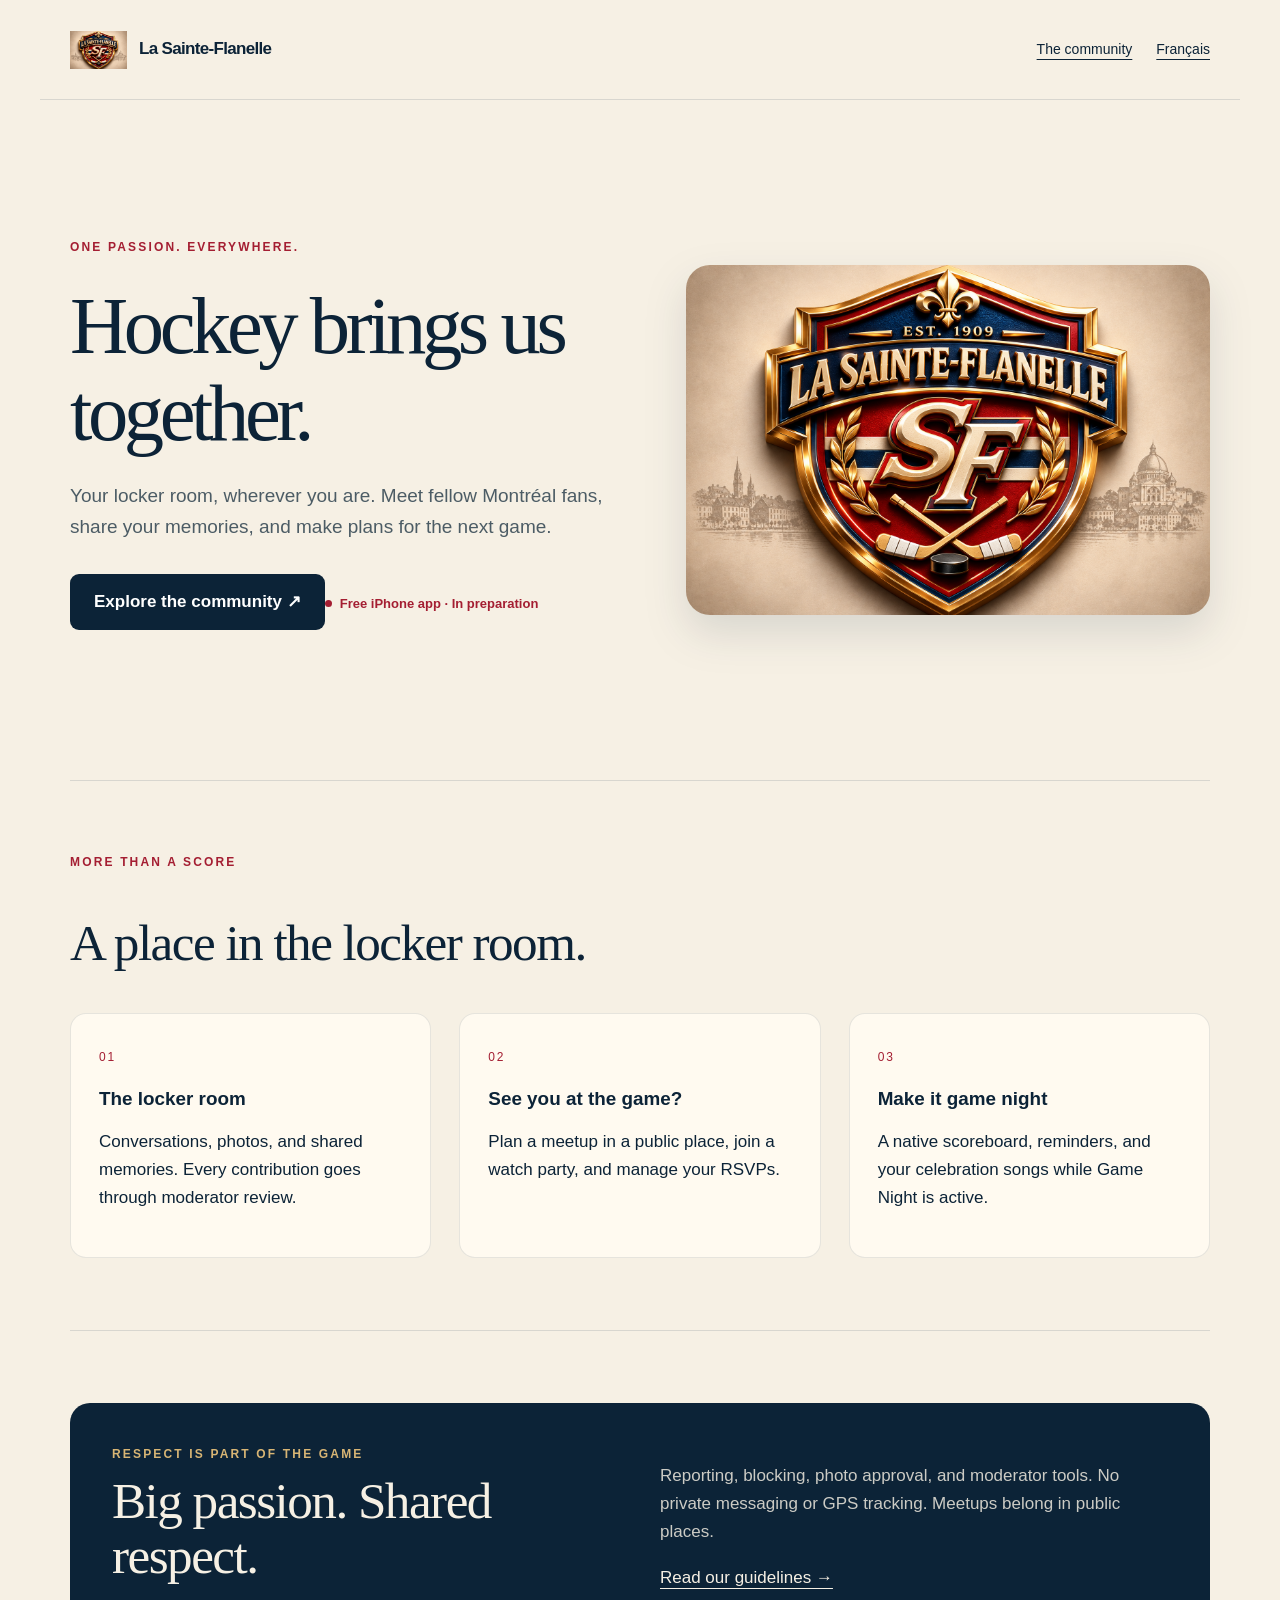
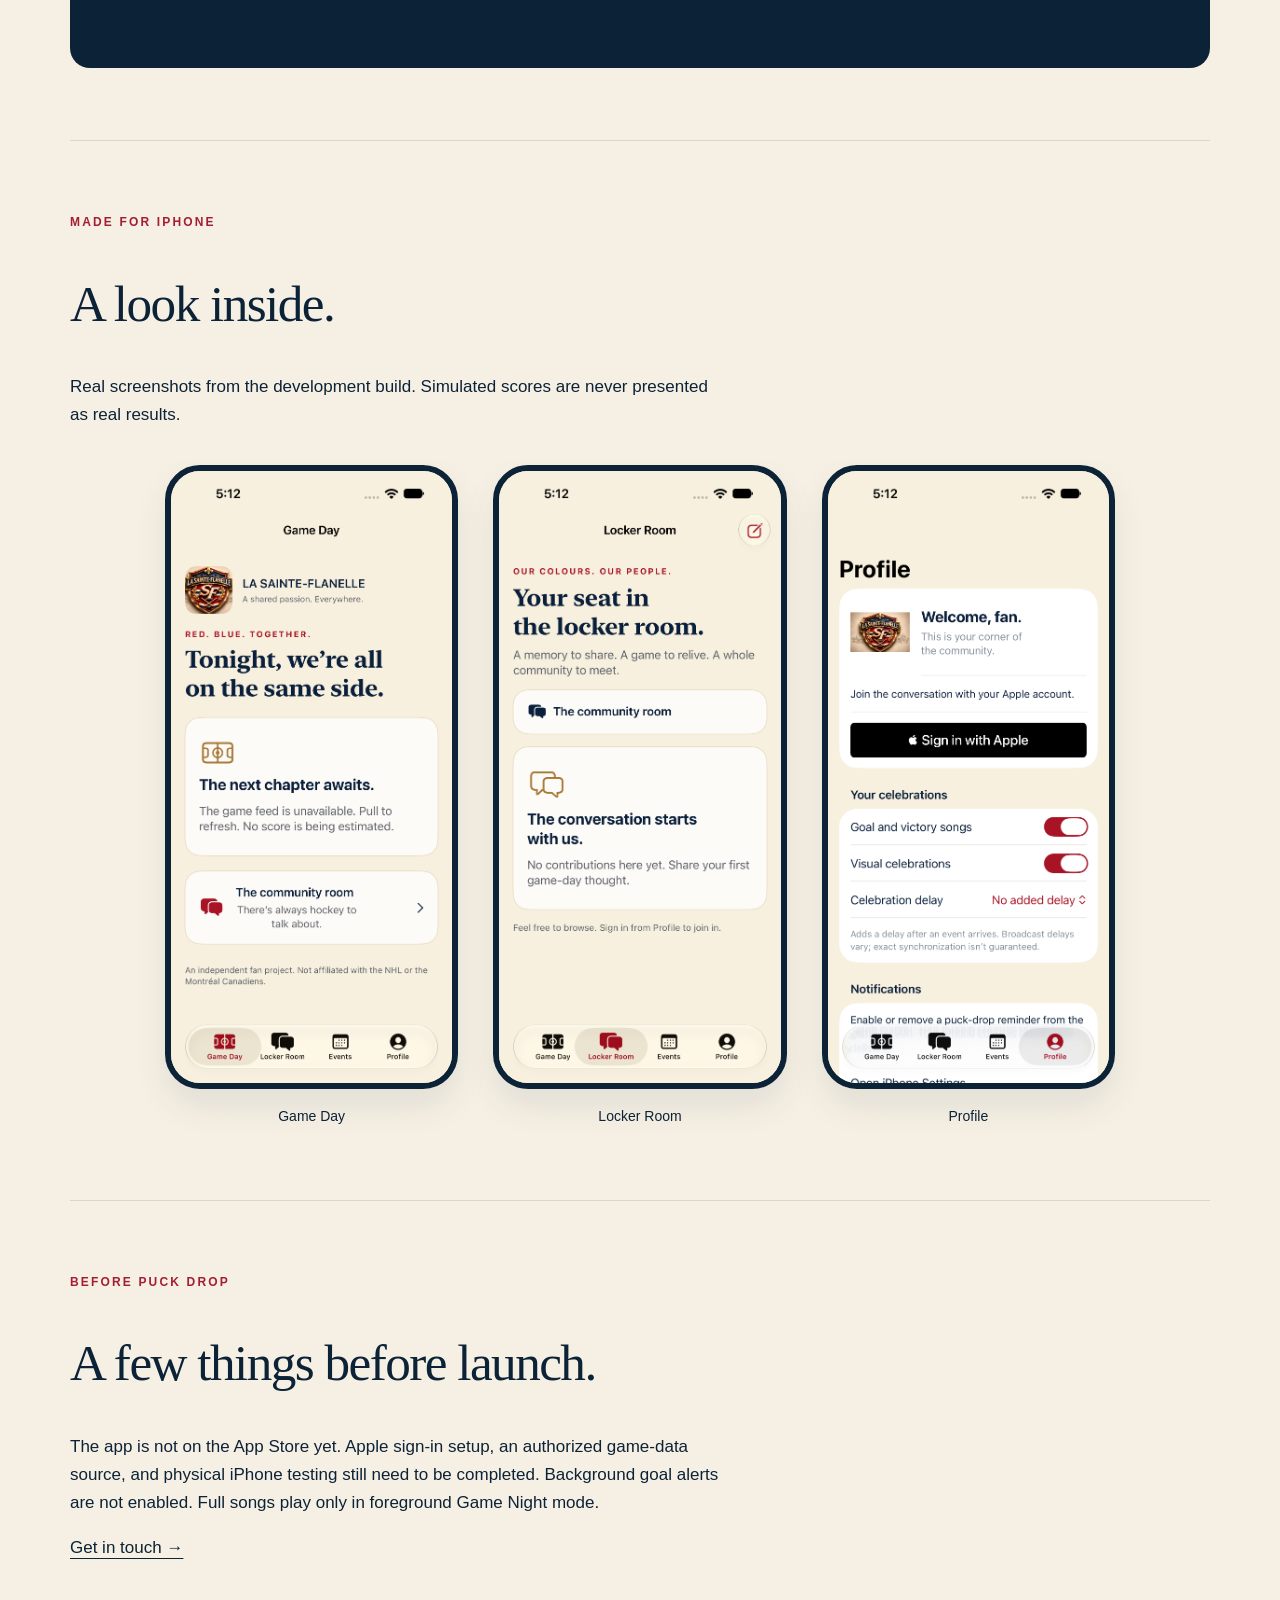
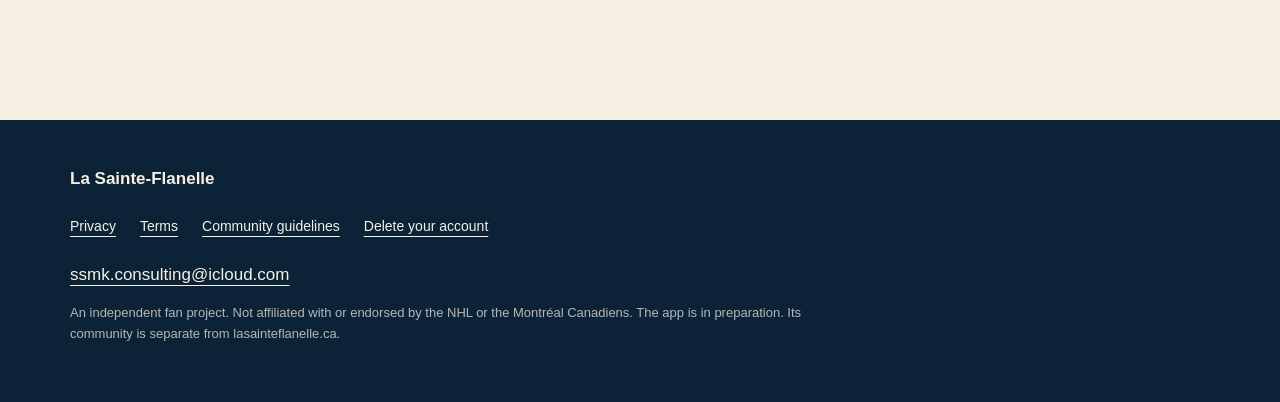
==== en/index.html @ 3fe641cf "Build bilingual La Sainte-Flanelle app website and policies" ====
<!doctype html><html lang="en-CA"><head><meta charset="utf-8"><meta name="viewport" content="width=device-width, initial-scale=1"><meta name="theme-color" content="#0c2337"><meta name="description" content="The independent community for Montréal fans. A native iPhone app in French and English."><title>Home · La Sainte-Flanelle</title><link rel="stylesheet" href="../assets/style.css?v=2"><link rel="icon" href="../assets/crest.png"></head><body><a class="skip" href="#main">Skip to content</a><header><a class="brand" href="index.html"><img src="../assets/crest.png" alt="">La Sainte-Flanelle</a><nav aria-label="Main navigation"><a href="index.html#community">The community</a><a href="../fr/index.html" lang="fr">Français</a></nav></header><main id="main"><section class="hero"><div><div class="eyebrow">ONE PASSION. EVERYWHERE.</div><h1>Hockey brings us together.</h1><p class="lead">Your locker room, wherever you are. Meet fellow Montréal fans, share your memories, and make plans for the next game.</p><a class="button" href="#community">Explore the community ↗</a><p class="status">Free iPhone app · In preparation</p></div><div class="hero-art"><img src="../assets/crest.png" alt="La Sainte-Flanelle custom SF heritage crest" width="1536" height="1024"></div></section><section class="section" id="community"><div class="section-head"><div class="eyebrow">MORE THAN A SCORE</div><h2>A place in the locker room.</h2></div><div class="grid"><article class="card"><span class="number">01</span><h3>The locker room</h3><p>Conversations, photos, and shared memories. Every contribution goes through moderator review.</p></article><article class="card"><span class="number">02</span><h3>See you at the game?</h3><p>Plan a meetup in a public place, join a watch party, and manage your RSVPs.</p></article><article class="card"><span class="number">03</span><h3>Make it game night</h3><p>A native scoreboard, reminders, and your celebration songs while Game Night is active.</p></article></div></section><section class="section"><div class="band"><div><div class="eyebrow">RESPECT IS PART OF THE GAME</div><h2>Big passion. Shared respect.</h2></div><div><p>Reporting, blocking, photo approval, and moderator tools. No private messaging or GPS tracking. Meetups belong in public places.</p><a href="guidelines.html">Read our guidelines →</a></div></div></section><section class="section"><div class="section-head"><div class="eyebrow">MADE FOR IPHONE</div><h2>A look inside.</h2><p>Real screenshots from the development build. Simulated scores are never presented as real results.</p></div><div class="screens"><figure><img src="../assets/game-day-en.png" alt="Game Day — La Sainte-Flanelle" loading="lazy" width="1206" height="2622"><figcaption>Game Day</figcaption></figure><figure><img src="../assets/locker-en.png" alt="Locker Room — La Sainte-Flanelle" loading="lazy" width="1206" height="2622"><figcaption>Locker Room</figcaption></figure><figure><img src="../assets/profile-en.png" alt="Profile — La Sainte-Flanelle" loading="lazy" width="1206" height="2622"><figcaption>Profile</figcaption></figure></div></section><section class="section"><div class="section-head"><div class="eyebrow">BEFORE PUCK DROP</div><h2>A few things before launch.</h2><p>The app is not on the App Store yet. Apple sign-in setup, an authorized game-data source, and physical iPhone testing still need to be completed. Background goal alerts are not enabled. Full songs play only in foreground Game Night mode.</p><a href="mailto:ssmk.consulting@icloud.com">Get in touch →</a></div></section></main><footer class="footer"><div class="footer-inner"><strong>La Sainte-Flanelle</strong><nav aria-label="Information"><a href="privacy.html">Privacy</a><a href="terms.html">Terms</a><a href="guidelines.html">Community guidelines</a><a href="delete-account.html">Delete your account</a></nav><a href="mailto:ssmk.consulting@icloud.com">ssmk.consulting@icloud.com</a><p>An independent fan project. Not affiliated with or endorsed by the NHL or the Montréal Canadiens. The app is in preparation. Its community is separate from lasainteflanelle.ca.</p></div></footer></body></html>
---- assets/style.css ----
:root{--navy:#0c2337;--cream:#f6f0e4;--red:#a41e32;--gold:#b88a43;--muted:#5d666d}*{box-sizing:border-box}html{scroll-behavior:smooth}body{margin:0;background:var(--cream);color:var(--navy);font:17px/1.65 -apple-system,BlinkMacSystemFont,"Segoe UI",sans-serif}a{color:inherit;text-underline-offset:5px}a:focus-visible,button:focus-visible{outline:3px solid var(--red);outline-offset:5px}header{max-width:1200px;margin:auto;display:flex;align-items:center;justify-content:space-between;padding:25px 30px;border-bottom:1px solid #0c233720;gap:20px}.brand{display:flex;align-items:center;gap:12px;text-decoration:none;font-weight:750;letter-spacing:-.04em}.brand img{width:57px;height:49px;object-fit:contain}nav{display:flex;gap:24px;font-size:14px}main{max-width:1200px;margin:auto;padding:0 30px}.hero{display:grid;grid-template-columns:1.1fr 1fr;align-items:center;gap:40px;min-height:680px;padding:65px 0}.eyebrow{text-transform:uppercase;font-size:12px;font-weight:800;letter-spacing:.18em;color:var(--red)}h1,h2,h3{line-height:1.08}h1{font-family:Georgia,serif;font-size:clamp(3rem,6.3vw,5.8rem);font-weight:500;letter-spacing:-.055em;margin:24px 0}h2{font-family:Georgia,serif;font-size:clamp(2.1rem,4vw,3.5rem);font-weight:500;letter-spacing:-.03em}h3{font-size:1.18rem}.lead{max-width:540px;font-size:19px;color:#4c5c65}.hero-art{position:relative;display:grid;place-items:center}.hero-art img{width:100%;height:auto;filter:drop-shadow(0 18px 20px #0c233720);border-radius:24px}.caption{font-size:12px;color:var(--muted);text-align:center}.button{display:inline-block;background:var(--navy);color:white;padding:14px 24px;border-radius:9px;text-decoration:none;font-weight:650;margin:12px 0}.status{display:inline-flex;align-items:center;gap:8px;font-size:13px;color:var(--red);font-weight:700}.status:before{content:"";width:7px;height:7px;background:var(--red);border-radius:50%}.section{padding:72px 0;border-top:1px solid #0c233720}.section-head{max-width:650px;margin-bottom:36px}.grid{display:grid;grid-template-columns:repeat(3,1fr);gap:28px}.card{background:#fffaf0;border:1px solid #0c23371a;border-radius:16px;padding:28px}.number{font-size:12px;letter-spacing:.15em;color:var(--red)}.band{border-radius:20px;background:var(--navy);color:var(--cream);padding:42px;display:grid;grid-template-columns:1fr 1fr;gap:40px}.band h2{margin-top:8px}.band p{opacity:.82}.band .eyebrow{color:#d8b574}.screens{display:grid;grid-template-columns:repeat(3,1fr);gap:35px;max-width:950px;margin:auto}.screens img{width:100%;height:auto;display:block;border:6px solid var(--navy);border-radius:35px;box-shadow:0 18px 35px #0c233715}.screens figure{margin:0}.screens figcaption{font-size:14px;text-align:center;margin-top:16px}.article{max-width:760px;margin:auto;padding:65px 0 100px}.article h1{font-size:clamp(2.7rem,5vw,4.5rem)}.article h2{font-family:inherit;font-size:1.3rem;font-weight:750;letter-spacing:0;margin-top:40px}.article li{margin:12px 0}.note{border-left:3px solid var(--gold);padding:5px 0 5px 20px}.footer{background:var(--navy);color:var(--cream);padding:45px 30px;margin-top:50px}.footer-inner{max-width:1140px;margin:auto}.footer nav{flex-wrap:wrap;margin:22px 0}.footer p{max-width:780px;opacity:.72;font-size:13px}.skip{position:absolute;top:-70px;padding:12px;background:white;z-index:2}.skip:focus{top:5px}@media(max-width:760px){header{padding:18px 20px}header nav a:first-child{display:none}main{padding:0 22px}.brand{font-size:15px}.hero{grid-template-columns:1fr;padding:42px 0;gap:30px;min-height:0}.hero h1{margin-top:18px}.hero-art{max-width:480px;margin:auto}.grid,.band{grid-template-columns:1fr}.section{padding:45px 0}.band{padding:26px;gap:8px}.screens{grid-template-columns:repeat(2,1fr);gap:20px}.screens figure:last-child{display:none}.screens img{border-width:4px;border-radius:22px}nav{gap:18px}.article{padding-top:38px}h1{font-size:3.3rem}}@media(prefers-reduced-motion:reduce){html{scroll-behavior:auto}}
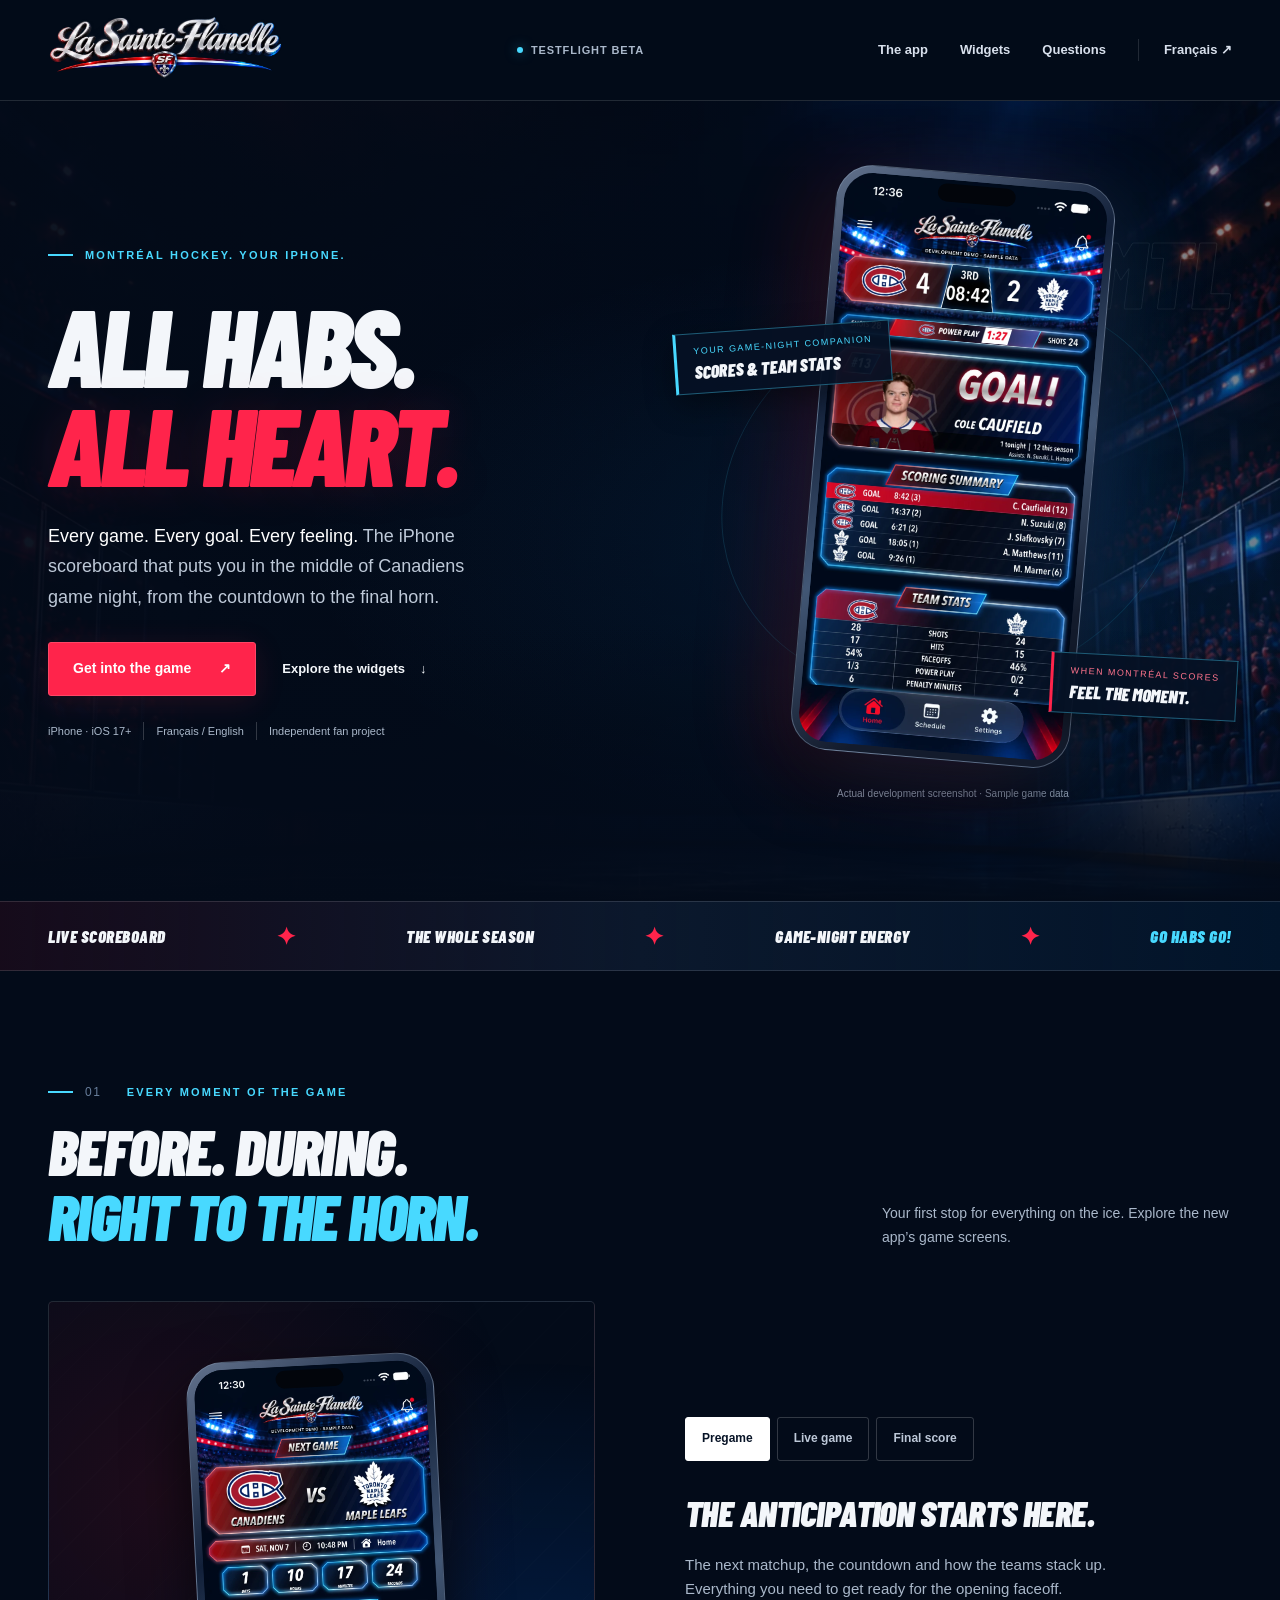
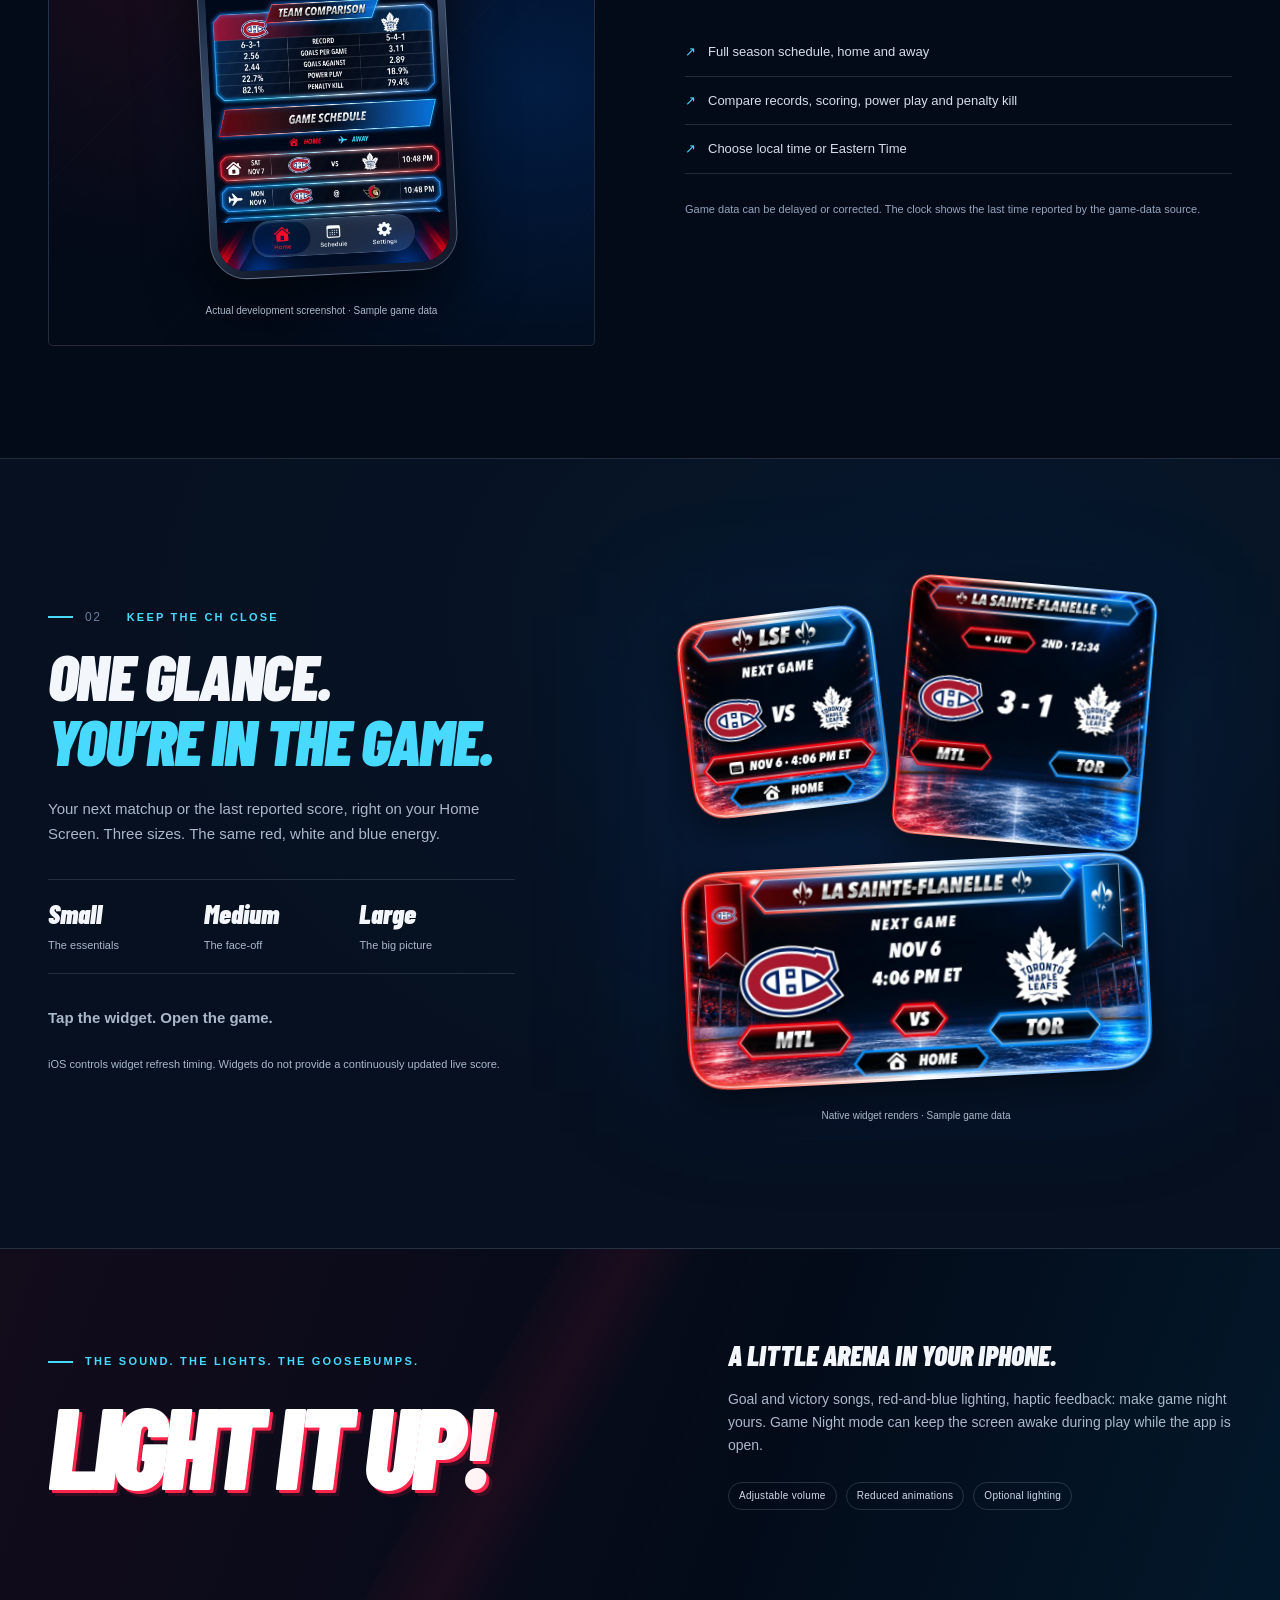
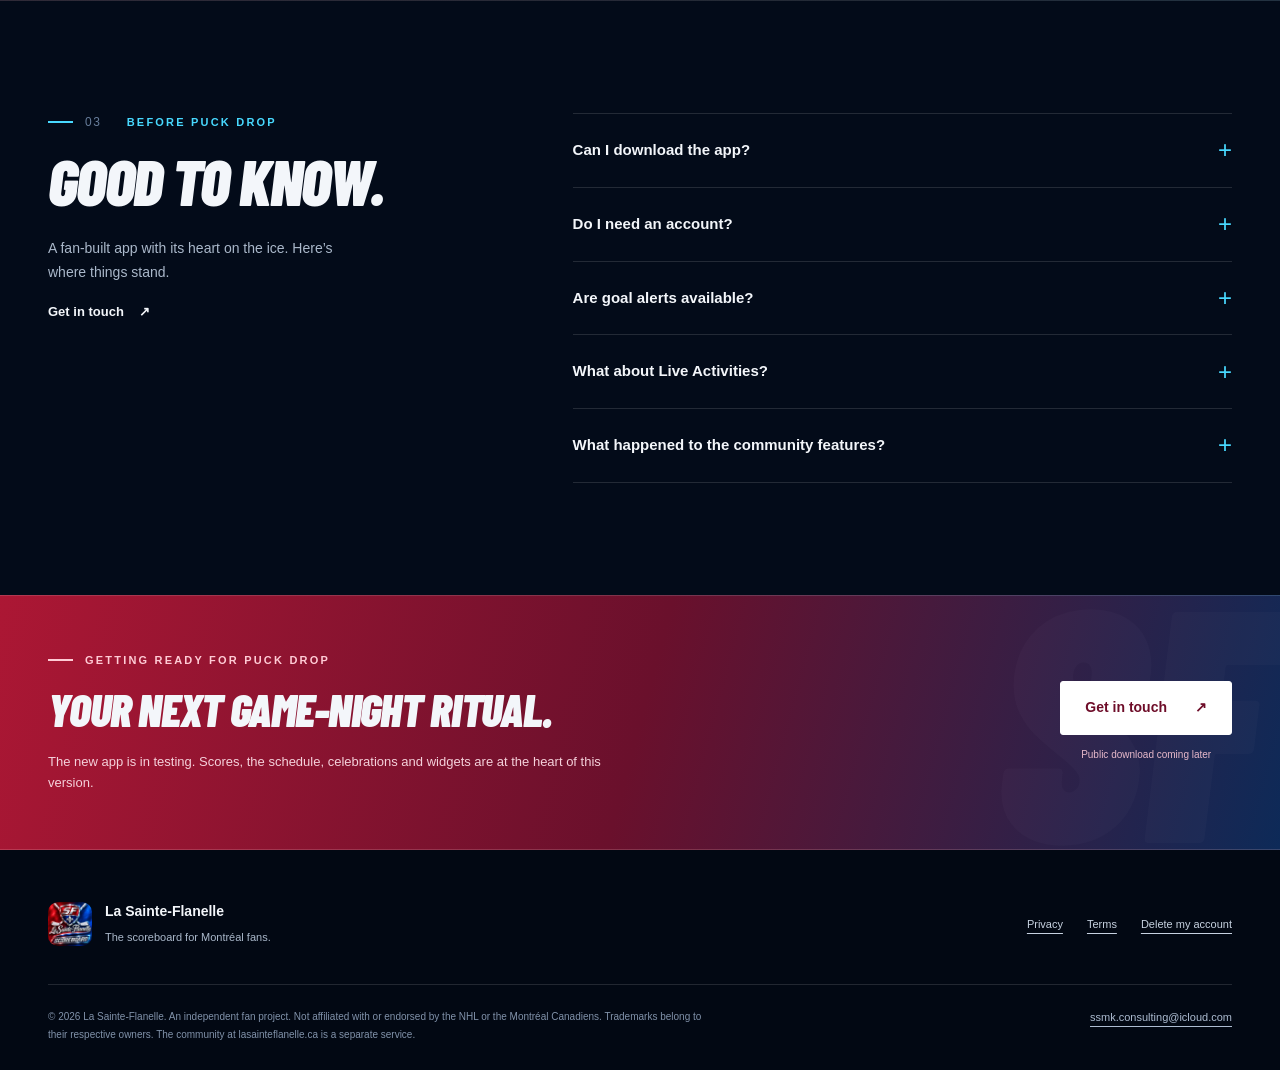
==== commit 7678e898: "Redesign website for Habs scoreboard and widgets" ====
--- a/en/index.html
+++ b/en/index.html
@@ -1 +1,43 @@
-<!doctype html><html lang="en-CA"><head><meta charset="utf-8"><meta name="viewport" content="width=device-width, initial-scale=1"><meta name="theme-color" content="#0c2337"><meta name="description" content="The independent community for Montréal fans. A native iPhone app in French and English."><title>Home · La Sainte-Flanelle</title><link rel="stylesheet" href="../assets/style.css?v=2"><link rel="icon" href="../assets/crest.png"></head><body><a class="skip" href="#main">Skip to content</a><header><a class="brand" href="index.html"><img src="../assets/crest.png" alt="">La Sainte-Flanelle</a><nav aria-label="Main navigation"><a href="index.html#community">The community</a><a href="../fr/index.html" lang="fr">Français</a></nav></header><main id="main"><section class="hero"><div><div class="eyebrow">ONE PASSION. EVERYWHERE.</div><h1>Hockey brings us together.</h1><p class="lead">Your locker room, wherever you are. Meet fellow Montréal fans, share your memories, and make plans for the next game.</p><a class="button" href="#community">Explore the community ↗</a><p class="status">Free iPhone app · In preparation</p></div><div class="hero-art"><img src="../assets/crest.png" alt="La Sainte-Flanelle custom SF heritage crest" width="1536" height="1024"></div></section><section class="section" id="community"><div class="section-head"><div class="eyebrow">MORE THAN A SCORE</div><h2>A place in the locker room.</h2></div><div class="grid"><article class="card"><span class="number">01</span><h3>The locker room</h3><p>Conversations, photos, and shared memories. Every contribution goes through moderator review.</p></article><article class="card"><span class="number">02</span><h3>See you at the game?</h3><p>Plan a meetup in a public place, join a watch party, and manage your RSVPs.</p></article><article class="card"><span class="number">03</span><h3>Make it game night</h3><p>A native scoreboard, reminders, and your celebration songs while Game Night is active.</p></article></div></section><section class="section"><div class="band"><div><div class="eyebrow">RESPECT IS PART OF THE GAME</div><h2>Big passion. Shared respect.</h2></div><div><p>Reporting, blocking, photo approval, and moderator tools. No private messaging or GPS tracking. Meetups belong in public places.</p><a href="guidelines.html">Read our guidelines →</a></div></div></section><section class="section"><div class="section-head"><div class="eyebrow">MADE FOR IPHONE</div><h2>A look inside.</h2><p>Real screenshots from the development build. Simulated scores are never presented as real results.</p></div><div class="screens"><figure><img src="../assets/game-day-en.png" alt="Game Day — La Sainte-Flanelle" loading="lazy" width="1206" height="2622"><figcaption>Game Day</figcaption></figure><figure><img src="../assets/locker-en.png" alt="Locker Room — La Sainte-Flanelle" loading="lazy" width="1206" height="2622"><figcaption>Locker Room</figcaption></figure><figure><img src="../assets/profile-en.png" alt="Profile — La Sainte-Flanelle" loading="lazy" width="1206" height="2622"><figcaption>Profile</figcaption></figure></div></section><section class="section"><div class="section-head"><div class="eyebrow">BEFORE PUCK DROP</div><h2>A few things before launch.</h2><p>The app is not on the App Store yet. Apple sign-in setup, an authorized game-data source, and physical iPhone testing still need to be completed. Background goal alerts are not enabled. Full songs play only in foreground Game Night mode.</p><a href="mailto:ssmk.consulting@icloud.com">Get in touch →</a></div></section></main><footer class="footer"><div class="footer-inner"><strong>La Sainte-Flanelle</strong><nav aria-label="Information"><a href="privacy.html">Privacy</a><a href="terms.html">Terms</a><a href="guidelines.html">Community guidelines</a><a href="delete-account.html">Delete your account</a></nav><a href="mailto:ssmk.consulting@icloud.com">ssmk.consulting@icloud.com</a><p>An independent fan project. Not affiliated with or endorsed by the NHL or the Montréal Canadiens. The app is in preparation. Its community is separate from lasainteflanelle.ca.</p></div></footer></body></html>+<!doctype html>
+<html lang="en-CA">
+<head>
+<meta charset="utf-8"><meta name="viewport" content="width=device-width, initial-scale=1">
+<meta name="theme-color" content="#030b19"><meta name="description" content="All Habs. All heart. Live scores, the season schedule, team stats and Home Screen widgets. Meet La Sainte-Flanelle, the iPhone scoreboard for Montréal hockey fans.">
+<meta property="og:title" content="Home · La Sainte-Flanelle"><meta property="og:description" content="All Habs. All heart. Live scores, the season schedule, team stats and Home Screen widgets. Meet La Sainte-Flanelle, the iPhone scoreboard for Montréal hockey fans."><meta property="og:type" content="website"><meta property="og:locale" content="en_CA">
+<title>Home · La Sainte-Flanelle</title><link rel="stylesheet" href="../assets/style.css?v=3"><link rel="icon" type="image/webp" href="../assets/app-icon.webp">
+<script src="../assets/site.js?v=3" defer></script>
+</head><body><a class="skip" href="#main">Skip to content</a>
+<header class="site-header"><div class="wrap header-inner">
+  <a class="brand" href="index.html" aria-label="La Sainte-Flanelle — Home"><img src="../assets/wordmark.webp" alt="La Sainte-Flanelle" width="800" height="267"></a>
+  <div class="header-status"><span class="dot" aria-hidden="true"></span>TestFlight beta</div>
+  <nav class="main-nav" aria-label="Main navigation"><a class="desktop-link" href="index.html#app">The app</a><a class="desktop-link" href="index.html#widgets">Widgets</a><a class="desktop-link" href="index.html#questions">Questions</a><a class="language" href="../fr/index.html" lang="fr-CA">Français ↗</a></nav>
+</div></header>
+<main id="main">
+<section class="hero" aria-labelledby="hero-title"><div class="wrap hero-inner">
+ <div class="hero-copy"><div class="eyebrow">MONTRÉAL HOCKEY. YOUR IPHONE.</div><h1 id="hero-title"><span>ALL HABS.</span><span class="accent">ALL HEART.</span></h1><p class="lead"><strong>Every game. Every goal. Every feeling.</strong> The iPhone scoreboard that puts you in the middle of Canadiens game night, from the countdown to the final horn.</p>
+ <div class="actions"><a class="button" href="#app">Get into the game <span aria-hidden="true">↗</span></a><a class="text-link" href="#widgets">Explore the widgets <span aria-hidden="true">↓</span></a></div>
+ <div class="hero-meta"><span>iPhone · iOS 17+</span><span>Français / English</span><span>Independent fan project</span></div></div>
+ <div class="hero-visual"><span class="hero-index" aria-hidden="true">MTL</span><div class="phone"><img src="../assets/scoreboard-live.webp" alt="Demo scoreboard: Montréal 4, Toronto 2" width="780" height="1688" fetchpriority="high"></div><div class="floating-label" aria-hidden="true"><small>YOUR GAME-NIGHT COMPANION</small>Scores & team stats</div><div class="floating-label bottom" aria-hidden="true"><small>WHEN MONTRÉAL SCORES</small>Feel the moment.</div><p class="visual-note">Actual development screenshot · Sample game data</p></div>
+</div></section>
+<div class="ticker"><div class="wrap ticker-inner"><span>Live scoreboard</span><span class="fleur" aria-hidden="true">✦</span><span>The whole season</span><span class="fleur" aria-hidden="true">✦</span><span>Game-night energy</span><span class="fleur" aria-hidden="true">✦</span><span>Go Habs Go!</span></div></div>
+<section class="section wrap" id="app" aria-labelledby="app-title">
+ <div class="section-heading"><div><div class="eyebrow"><span class="section-number">01</span>EVERY MOMENT OF THE GAME</div><h2 id="app-title">Before. During.<br><em>Right to the horn.</em></h2></div><p>Your first stop for everything on the ice. Explore the new app’s game screens.</p></div>
+ <div class="tour" data-preview><div class="preview-stage"><div class="phone tour-phone"><img data-preview-image src="../assets/scoreboard-upcoming.webp" alt="Pregame screen — La Sainte-Flanelle" width="780" height="1688" loading="lazy"></div><p class="stage-note">Actual development screenshot · Sample game data</p></div>
+ <div class="tour-copy"><div class="tour-controls" role="group" aria-label="Explore game screens"><button type="button" hidden data-panel="preview-upcoming" aria-controls="preview-upcoming" aria-pressed="false" data-image="../assets/scoreboard-upcoming.webp" data-alt="Pregame screen — La Sainte-Flanelle">Pregame</button><button type="button" hidden data-panel="preview-live" aria-controls="preview-live" aria-pressed="false" data-image="../assets/scoreboard-live.webp" data-alt="Live game screen — La Sainte-Flanelle">Live game</button><button type="button" hidden data-panel="preview-final" aria-controls="preview-final" aria-pressed="false" data-image="../assets/scoreboard-final.webp" data-alt="Final score screen — La Sainte-Flanelle">Final score</button></div><div aria-live="polite" aria-atomic="true"><div class="tour-content" id="preview-upcoming" role="region" aria-labelledby="title-upcoming"><h3 id="title-upcoming">The anticipation starts here.</h3><p>The next matchup, the countdown and how the teams stack up. Everything you need to get ready for the opening faceoff.</p><ul class="detail-list"><li>Full season schedule, home and away</li><li>Compare records, scoring, power play and penalty kill</li><li>Choose local time or Eastern Time</li></ul></div><div class="tour-content" id="preview-live" role="region" aria-labelledby="title-live"><h3 id="title-live">The game takes centre ice.</h3><p>A broadcast-inspired scoreboard with the details that matter. Clear, focused and built for Montréal fans.</p><ul class="detail-list"><li>Score, period and last reported game clock</li><li>Shots, power plays and the latest goal scorer</li><li>Scoring summary and team statistics</li></ul></div><div class="tour-content" id="preview-final" role="region" aria-labelledby="title-final"><h3 id="title-final">Final horn. Full heart.</h3><p>The night ends. The game stays with you. Check the result and scoring summary, then line up your next game night.</p><ul class="detail-list"><li>Final result and scoring summary</li><li>Victory celebration when Montréal wins</li><li>Back to the schedule for the next matchup</li></ul></div></div><p class="tour-footnote">Game data can be delayed or corrected. The clock shows the last time reported by the game-data source.</p></div></div>
+</section>
+<section class="section widgets-section" id="widgets" aria-labelledby="widget-title"><div class="wrap widget-layout"><div class="widget-copy"><div class="eyebrow"><span class="section-number">02</span>KEEP THE CH CLOSE</div><h2 id="widget-title">One glance.<br><em>You’re in the game.</em></h2><p>Your next matchup or the last reported score, right on your Home Screen. Three sizes. The same red, white and blue energy.</p><div class="size-specs"><div><b>Small</b><span>The essentials</span></div><div><b>Medium</b><span>The face-off</span></div><div><b>Large</b><span>The big picture</span></div></div><p><strong>Tap the widget. Open the game.</strong></p><p class="widget-note">iOS controls widget refresh timing. Widgets do not provide a continuously updated live score.</p></div>
+ <figure class="widget-art"><div class="widget-row"><img class="widget-small" src="../assets/widget-small-en.webp" alt="Small widget: next matchup" width="510" height="510" loading="lazy"><img class="widget-large" src="../assets/widget-large-en.webp" alt="Large widget: sample live score" width="1000" height="1049" loading="lazy"></div><img class="widget-medium" src="../assets/widget-medium-en.webp" alt="Medium widget: next matchup" width="1000" height="467" loading="lazy"><figcaption>Native widget renders · Sample game data</figcaption></figure>
+</div></section>
+<section class="celebration" aria-labelledby="celebration-title"><div class="wrap celebration-inner"><div><div class="eyebrow">THE SOUND. THE LIGHTS. THE GOOSEBUMPS.</div><h2 class="goal-word" id="celebration-title">LIGHT IT UP!</h2></div><div class="celebration-copy"><h3>A little arena in your iPhone.</h3><p>Goal and victory songs, red-and-blue lighting, haptic feedback: make game night yours. Game Night mode can keep the screen awake during play while the app is open.</p><div class="chips"><span>Adjustable volume</span><span>Reduced animations</span><span>Optional lighting</span></div></div></div></section>
+<section class="section wrap" id="questions" aria-labelledby="questions-title"><div class="faq-layout"><div class="faq-intro"><div class="eyebrow"><span class="section-number">03</span>BEFORE PUCK DROP</div><h2 id="questions-title">Good to know.</h2><p>A fan-built app with its heart on the ice. Here’s where things stand.</p><a class="text-link" href="mailto:ssmk.consulting@icloud.com">Get in touch <span aria-hidden="true">↗</span></a></div><div class="faq-list"><details><summary>Can I download the app?</summary><p>The app is being tested through TestFlight. It is not yet publicly available on the App Store. Public availability will be announced here.</p></details>
+<details><summary>Do I need an account?</summary><p>You can browse the schedule, scores and statistics, and preview celebrations without an account. Some background services need Sign in with Apple and the relevant iOS permissions.</p></details>
+<details><summary>Are goal alerts available?</summary><p>Pregame reminders are available, with 15, 10 or 5 minute options. Background goal and final-score alerts still need a server update. Full celebration songs play while the app is in the foreground.</p></details>
+<details><summary>What about Live Activities?</summary><p>The app integrates scores on the Lock Screen and in the Dynamic Island on supported iPhones. Background updates depend on service availability and are not guaranteed to run continuously.</p></details>
+<details><summary>What happened to the community features?</summary><p>The app now focuses on the Canadiens scoreboard. Discussions, photos, social profiles and meetups are no longer part of its interface. The existing community at lasainteflanelle.ca remains separate.</p></details></div></div></section>
+<section class="release" id="release" aria-labelledby="release-title"><div class="wrap release-inner"><div><div class="eyebrow">GETTING READY FOR PUCK DROP</div><h2 id="release-title">Your next game-night ritual.</h2><p>The new app is in testing. Scores, the schedule, celebrations and widgets are at the heart of this version.</p></div><div><a class="button" href="mailto:ssmk.consulting@icloud.com">Get in touch <span aria-hidden="true">↗</span></a><span class="release-small">Public download coming later</span></div></div></section>
+</main>
+<footer class="footer"><div class="wrap">
+<div class="footer-top"><div class="footer-brand"><img src="../assets/app-icon.webp" alt="" width="44" height="44"><div><strong>La Sainte-Flanelle</strong><span>The scoreboard for Montréal fans.</span></div></div><nav class="footer-nav" aria-label="Information"><a href="privacy.html">Privacy</a><a href="terms.html">Terms</a><a href="delete-account.html">Delete my account</a></nav></div>
+<div class="footer-bottom"><p>© 2026 La Sainte-Flanelle. An independent fan project. Not affiliated with or endorsed by the NHL or the Montréal Canadiens. Trademarks belong to their respective owners. The community at lasainteflanelle.ca is a separate service.</p><a href="mailto:ssmk.consulting@icloud.com">ssmk.consulting@icloud.com</a></div>
+</div></footer>
+</body></html>
--- a/assets/style.css
+++ b/assets/style.css
@@ -1,2 +1,1156 @@
-
-:root{--navy:#0c2337;--cream:#f6f0e4;--red:#a41e32;--gold:#b88a43;--muted:#5d666d}*{box-sizing:border-box}html{scroll-behavior:smooth}body{margin:0;background:var(--cream);color:var(--navy);font:17px/1.65 -apple-system,BlinkMacSystemFont,"Segoe UI",sans-serif}a{color:inherit;text-underline-offset:5px}a:focus-visible,button:focus-visible{outline:3px solid var(--red);outline-offset:5px}header{max-width:1200px;margin:auto;display:flex;align-items:center;justify-content:space-between;padding:25px 30px;border-bottom:1px solid #0c233720;gap:20px}.brand{display:flex;align-items:center;gap:12px;text-decoration:none;font-weight:750;letter-spacing:-.04em}.brand img{width:57px;height:49px;object-fit:contain}nav{display:flex;gap:24px;font-size:14px}main{max-width:1200px;margin:auto;padding:0 30px}.hero{display:grid;grid-template-columns:1.1fr 1fr;align-items:center;gap:40px;min-height:680px;padding:65px 0}.eyebrow{text-transform:uppercase;font-size:12px;font-weight:800;letter-spacing:.18em;color:var(--red)}h1,h2,h3{line-height:1.08}h1{font-family:Georgia,serif;font-size:clamp(3rem,6.3vw,5.8rem);font-weight:500;letter-spacing:-.055em;margin:24px 0}h2{font-family:Georgia,serif;font-size:clamp(2.1rem,4vw,3.5rem);font-weight:500;letter-spacing:-.03em}h3{font-size:1.18rem}.lead{max-width:540px;font-size:19px;color:#4c5c65}.hero-art{position:relative;display:grid;place-items:center}.hero-art img{width:100%;height:auto;filter:drop-shadow(0 18px 20px #0c233720);border-radius:24px}.caption{font-size:12px;color:var(--muted);text-align:center}.button{display:inline-block;background:var(--navy);color:white;padding:14px 24px;border-radius:9px;text-decoration:none;font-weight:650;margin:12px 0}.status{display:inline-flex;align-items:center;gap:8px;font-size:13px;color:var(--red);font-weight:700}.status:before{content:"";width:7px;height:7px;background:var(--red);border-radius:50%}.section{padding:72px 0;border-top:1px solid #0c233720}.section-head{max-width:650px;margin-bottom:36px}.grid{display:grid;grid-template-columns:repeat(3,1fr);gap:28px}.card{background:#fffaf0;border:1px solid #0c23371a;border-radius:16px;padding:28px}.number{font-size:12px;letter-spacing:.15em;color:var(--red)}.band{border-radius:20px;background:var(--navy);color:var(--cream);padding:42px;display:grid;grid-template-columns:1fr 1fr;gap:40px}.band h2{margin-top:8px}.band p{opacity:.82}.band .eyebrow{color:#d8b574}.screens{display:grid;grid-template-columns:repeat(3,1fr);gap:35px;max-width:950px;margin:auto}.screens img{width:100%;height:auto;display:block;border:6px solid var(--navy);border-radius:35px;box-shadow:0 18px 35px #0c233715}.screens figure{margin:0}.screens figcaption{font-size:14px;text-align:center;margin-top:16px}.article{max-width:760px;margin:auto;padding:65px 0 100px}.article h1{font-size:clamp(2.7rem,5vw,4.5rem)}.article h2{font-family:inherit;font-size:1.3rem;font-weight:750;letter-spacing:0;margin-top:40px}.article li{margin:12px 0}.note{border-left:3px solid var(--gold);padding:5px 0 5px 20px}.footer{background:var(--navy);color:var(--cream);padding:45px 30px;margin-top:50px}.footer-inner{max-width:1140px;margin:auto}.footer nav{flex-wrap:wrap;margin:22px 0}.footer p{max-width:780px;opacity:.72;font-size:13px}.skip{position:absolute;top:-70px;padding:12px;background:white;z-index:2}.skip:focus{top:5px}@media(max-width:760px){header{padding:18px 20px}header nav a:first-child{display:none}main{padding:0 22px}.brand{font-size:15px}.hero{grid-template-columns:1fr;padding:42px 0;gap:30px;min-height:0}.hero h1{margin-top:18px}.hero-art{max-width:480px;margin:auto}.grid,.band{grid-template-columns:1fr}.section{padding:45px 0}.band{padding:26px;gap:8px}.screens{grid-template-columns:repeat(2,1fr);gap:20px}.screens figure:last-child{display:none}.screens img{border-width:4px;border-radius:22px}nav{gap:18px}.article{padding-top:38px}h1{font-size:3.3rem}}@media(prefers-reduced-motion:reduce){html{scroll-behavior:auto}}+@charset "UTF-8";
+@font-face {
+  font-family:"Barlow Condensed";
+  src:url("barlow-condensed-black-italic.ttf") format("truetype");
+  font-weight:900;
+  font-style:italic;
+  font-display:swap;
+}
+:root {
+  color-scheme:dark;
+  --navy:#030b19;
+  --panel:#0b182c;
+  --white:#f3f6fa;
+  --muted:#aab8ca;
+  --red:#ff244b;
+  --cyan:#48d9ff;
+  --line:#ffffff20;
+  --display:"Barlow Condensed","Avenir Next Condensed","Arial Narrow",Impact,sans-serif;
+  --body:-apple-system,BlinkMacSystemFont,"Segoe UI",sans-serif;
+}
+* {
+  box-sizing:border-box;
+}
+html {
+  scroll-behavior:smooth;
+  scroll-padding-top:100px;
+}
+body {
+  margin:0;
+  background:var(--navy);
+  color:var(--white);
+  font:16px/1.65 var(--body);
+  -webkit-font-smoothing:antialiased;
+}
+button,a {
+  -webkit-tap-highlight-color:transparent;
+}
+button {
+  font:inherit;
+}
+a {
+  color:inherit;
+  text-underline-offset:5px;
+}
+img {
+  max-width:100%;
+  height:auto;
+  display:block;
+}
+button,a,summary {
+  touch-action:manipulation;
+}
+a:focus-visible,button:focus-visible,summary:focus-visible,[tabindex="0"]:focus-visible {
+  outline:3px solid var(--cyan);
+  outline-offset:6px;
+}
+::selection {
+  background:#ab173a;
+  color:#fff;
+}
+[hidden] {
+  display:none!important;
+}
+.wrap {
+  width:min(1200px,calc(100% - 96px));
+  margin-inline:auto;
+}
+.skip {
+  position:fixed;
+  left:20px;
+  top:-100px;
+  padding:12px 20px;
+  background:#fff;
+  color:var(--navy);
+  z-index:100;
+}
+.skip:focus {
+  top:12px;
+}
+.site-header {
+  position:relative;
+  z-index:10;
+  border-bottom:1px solid var(--line);
+  background:#030b19e8;
+}
+.header-inner {
+  min-height:100px;
+  display:flex;
+  align-items:center;
+  justify-content:space-between;
+  gap:28px;
+}
+.brand {
+  display:block;
+  flex-shrink:0;
+}
+.brand img {
+  width:235px;
+  height:78px;
+  object-fit:contain;
+}
+.main-nav {
+  display:flex;
+  align-items:center;
+  gap:32px;
+}
+.main-nav a {
+  text-decoration:none;
+  font-size:13px;
+  font-weight:650;
+  color:#d8e0ec;
+  transition:color .2s;
+}
+.main-nav a:hover {
+  color:var(--cyan);
+}
+.main-nav .language {
+  border-left:1px solid var(--line);
+  padding-left:25px;
+}
+.header-status {
+  display:flex;
+  align-items:center;
+  gap:8px;
+  color:var(--muted);
+  font-size:11px;
+  font-weight:650;
+  letter-spacing:.08em;
+  text-transform:uppercase;
+}
+.dot {
+  width:6px;
+  height:6px;
+  border-radius:50%;
+  background:var(--cyan);
+  display:inline-block;
+  box-shadow:0 0 12px #48d9ff80;
+}
+.hero {
+  position:relative;
+  isolation:isolate;
+  overflow:hidden;
+}
+.hero:before {
+  content:"";
+  position:absolute;
+  inset:0;
+  z-index:-2;
+  background:linear-gradient(90deg,#030b19f2 8%,#030b19d9 40%,#030b1960 75%,#030b1980),url("arena.webp") center 45%/cover no-repeat;
+  opacity:.95;
+}
+.hero:after {
+  content:"";
+  position:absolute;
+  inset:0;
+  z-index:-1;
+  background:linear-gradient(0deg,var(--navy),transparent 35%),radial-gradient(ellipse at 80% 55%,#1279cf21,transparent 50%);
+}
+.hero-inner {
+  display:grid;
+  grid-template-columns:1.05fr 1fr;
+  align-items:center;
+  gap:40px;
+  padding-block:60px 76px;
+  min-height:800px;
+}
+.eyebrow {
+  font-size:11px;
+  font-weight:750;
+  letter-spacing:.2em;
+  text-transform:uppercase;
+  display:flex;
+  align-items:center;
+  gap:12px;
+  color:var(--cyan);
+}
+.eyebrow:before {
+  content:"";
+  width:25px;
+  height:2px;
+  background:currentColor;
+}
+.hero h1 {
+  font:italic 900 clamp(80px,8.6vw,124px)/.9 var(--display);
+  letter-spacing:-.045em;
+  text-transform:uppercase;
+  margin:30px 0 28px;
+}
+.hero h1 span {
+  display:block;
+}
+.hero h1 .accent {
+  color:var(--red);
+  text-shadow:0 0 45px #ff244b25;
+}
+.lead {
+  font-size:18px;
+  color:#bec9d8;
+  max-width:430px;
+  line-height:1.7;
+}
+.lead strong {
+  font-weight:500;
+  color:#fff;
+}
+.actions {
+  display:flex;
+  align-items:center;
+  gap:26px;
+  flex-wrap:wrap;
+  margin-top:30px;
+}
+.button {
+  display:inline-flex;
+  align-items:center;
+  justify-content:center;
+  gap:28px;
+  background:var(--red);
+  color:#fff;
+  padding:14px 24px;
+  text-decoration:none;
+  font-size:14px;
+  font-weight:750;
+  border:1px solid #ff4666;
+  border-radius:3px;
+  box-shadow:0 5px 30px #ff244b20;
+  transition:background .2s,transform .2s;
+}
+.button:hover {
+  background:#d90832;
+  transform:translateY(-2px);
+}
+.text-link {
+  font-size:13px;
+  text-decoration:none;
+  font-weight:650;
+  display:inline-flex;
+  gap:15px;
+  align-items:center;
+}
+.text-link:hover {
+  color:var(--cyan);
+}
+.hero-meta {
+  margin-top:26px;
+  color:var(--muted);
+  font-size:11px;
+  display:flex;
+  align-items:center;
+  gap:12px;
+}
+.hero-meta span+span {
+  border-left:1px solid #ffffff30;
+  padding-left:12px;
+}
+.hero-visual {
+  position:relative;
+  display:flex;
+  flex-direction:column;
+  align-items:center;
+  justify-content:center;
+  min-width:0;
+}
+.hero-visual:before {
+  content:"";
+  position:absolute;
+  width:470px;
+  max-width:115%;
+  aspect-ratio:1;
+  border:1px solid #48d9ff22;
+  border-radius:50%;
+  transform:rotate(-20deg) scaleY(.83);
+  background:radial-gradient(ellipse,#006eff1a,transparent 66%);
+  z-index:-1;
+}
+.phone {
+  width:280px;
+  padding:7px;
+  background:linear-gradient(145deg,#62728d,#122039 30%,#425775 55%,#131b2c 80%);
+  border:1px solid #8b9bb378;
+  border-radius:37px;
+  box-shadow:-25px 14px 85px #ff143322,25px 10px 80px #00aaff24,0 35px 60px #0009;
+  transform:rotate(5deg);
+  position:relative;
+}
+.phone img {
+  border-radius:29px;
+  width:100%;
+  background:#030b19;
+}
+.phone:after {
+  content:"";
+  position:absolute;
+  top:11px;
+  left:36%;
+  width:28%;
+  height:18px;
+  background:#02050b;
+  border-radius:20px;
+}
+.floating-label {
+  position:absolute;
+  left:0;
+  top:24%;
+  padding:11px 17px;
+  border:1px solid #48d9ff60;
+  border-left:3px solid var(--cyan);
+  background:#061225f0;
+  box-shadow:0 10px 30px #0006;
+  transform:rotate(-4deg);
+  font-family:var(--display);
+  font-weight:800;
+  line-height:1.1;
+  text-transform:uppercase;
+  font-size:18px;
+}
+.floating-label small {
+  display:block;
+  font:9px/1.5 var(--body);
+  color:var(--cyan);
+  letter-spacing:.16em;
+  margin-bottom:4px;
+}
+.floating-label.bottom {
+  left:auto;
+  right:-5px;
+  top:auto;
+  bottom:15%;
+  border-left-color:var(--red);
+  transform:rotate(3deg);
+}
+.floating-label.bottom small {
+  color:#ff748d;
+}
+.visual-note {
+  color:#a4b3c8;
+  font-size:10px;
+  text-align:center;
+  margin-top:26px;
+  max-width:330px;
+}
+.hero-index {
+  position:absolute;
+  right:0;
+  top:8%;
+  font:italic 900 95px/1 var(--display);
+  -webkit-text-stroke:1px #ffffff15;
+  color:transparent;
+  z-index:-1;
+}
+.ticker {
+  border-block:1px solid var(--line);
+  background:linear-gradient(90deg,#6e0b232e,#0b182c,#003c7333);
+}
+.ticker-inner {
+  display:flex;
+  align-items:center;
+  justify-content:space-between;
+  gap:18px;
+  min-height:68px;
+  font:italic 800 17px/1.2 var(--display);
+  letter-spacing:.03em;
+  text-transform:uppercase;
+}
+.ticker .fleur {
+  color:var(--red);
+  font-style:normal;
+  font-size:24px;
+}
+.ticker span:last-child {
+  color:var(--cyan);
+}
+.section {
+  padding-block:112px;
+  position:relative;
+}
+.section-heading {
+  display:flex;
+  align-items:flex-end;
+  justify-content:space-between;
+  gap:50px;
+  margin-bottom:52px;
+}
+.section-heading p {
+  max-width:350px;
+  margin:0;
+  color:var(--muted);
+  font-size:14px;
+}
+.section h2,.release h2 {
+  font:italic 900 clamp(42px,5vw,64px)/1.02 var(--display);
+  letter-spacing:-.025em;
+  text-transform:uppercase;
+  margin:17px 0 0;
+}
+.section h2 em {
+  font-style:inherit;
+  color:var(--cyan);
+}
+.section-number {
+  color:#687e9b;
+  font:12px/1 var(--body);
+  letter-spacing:.14em;
+  margin-right:13px;
+}
+.tour {
+  display:grid;
+  grid-template-columns:1fr 1fr;
+  align-items:center;
+  gap:90px;
+}
+.preview-stage {
+  position:relative;
+  display:grid;
+  place-items:center;
+  min-height:645px;
+  border:1px solid var(--line);
+  background:radial-gradient(ellipse at 20% 30%,#a711262a,transparent 60%),radial-gradient(ellipse at 90% 60%,#006aff2e,transparent 60%),repeating-linear-gradient(135deg,transparent,transparent 30px,#ffffff02 30px,#ffffff02 31px);
+  overflow:hidden;
+  border-radius:5px;
+}
+.preview-stage:before {
+  content:"MTL";
+  position:absolute;
+  inset:12% 0 auto;
+  font:italic 900 190px/1 var(--display);
+  text-align:center;
+  color:#ffffff04;
+  letter-spacing:-.05em;
+}
+.tour-phone {
+  width:248px;
+  transform:rotate(-3deg);
+  margin:35px 0 50px;
+  box-shadow:0 25px 60px #000a;
+}
+.tour-phone img {
+  aspect-ratio:1170/2532;
+  object-fit:cover;
+  object-position:top;
+}
+.stage-note {
+  position:absolute;
+  bottom:15px;
+  text-align:center;
+  font-size:10px;
+  color:var(--muted);
+  padding:0 20px;
+}
+.tour-controls {
+  display:flex;
+  gap:7px;
+  flex-wrap:wrap;
+  margin-bottom:32px;
+}
+.tour-controls button {
+  border:1px solid #ffffff30;
+  background:transparent;
+  color:#bdc8d8;
+  padding:11px 16px;
+  font-size:12px;
+  font-weight:650;
+  cursor:pointer;
+  min-height:44px;
+  border-radius:3px;
+}
+.tour-controls button[aria-pressed="true"] {
+  background:#fff;
+  color:#071326;
+  border-color:#fff;
+}
+.tour-controls button:hover {
+  border-color:var(--cyan);
+}
+.tour-content h3 {
+  font:italic 850 36px/1.1 var(--display);
+  text-transform:uppercase;
+  letter-spacing:-.015em;
+  margin:0 0 20px;
+}
+.tour-content p {
+  color:var(--muted);
+  font-size:15px;
+  max-width:430px;
+}
+.detail-list {
+  padding:0;
+  margin:26px 0;
+  list-style:none;
+}
+.detail-list li {
+  padding:13px 0;
+  border-bottom:1px solid var(--line);
+  display:flex;
+  gap:12px;
+  font-size:13px;
+  color:#d4deec;
+}
+.detail-list li:before {
+  content:"↗";
+  color:var(--cyan);
+}
+.tour-footnote {
+  font-size:11px!important;
+  line-height:1.7!important;
+  color:#93a5bd!important;
+}
+.widgets-section {
+  border-block:1px solid var(--line);
+  background:radial-gradient(ellipse at 75% 20%,#094a7a22,transparent 60%),#061020;
+}
+.widget-layout {
+  display:grid;
+  grid-template-columns:.85fr 1.15fr;
+  gap:85px;
+  align-items:center;
+}
+.widget-copy>p {
+  color:var(--muted);
+  font-size:15px;
+  margin:24px 0;
+}
+.size-specs {
+  display:grid;
+  grid-template-columns:repeat(3,1fr);
+  border-block:1px solid var(--line);
+  margin:32px 0;
+}
+.size-specs div {
+  padding:16px 8px 16px 0;
+}
+.size-specs b {
+  display:block;
+  font:italic 800 27px/1.3 var(--display);
+}
+.size-specs span {
+  font-size:11px;
+  color:var(--muted);
+}
+.widget-art {
+  position:relative;
+  min-height:565px;
+  display:flex;
+  flex-direction:column;
+  justify-content:center;
+  align-items:center;
+  gap:20px;
+  margin:0;
+}
+.widget-art:before {
+  content:"";
+  position:absolute;
+  inset:8%;
+  background:#0066ff15;
+  filter:blur(65px);
+  z-index:0;
+}
+.widget-row {
+  display:grid;
+  grid-template-columns:1fr 1.25fr;
+  gap:20px;
+  align-items:center;
+  width:100%;
+  max-width:465px;
+  position:relative;
+}
+.widget-small {
+  width:100%;
+  filter:drop-shadow(0 14px 20px #0008);
+  transform:rotate(-7deg);
+}
+.widget-large {
+  width:100%;
+  filter:drop-shadow(0 14px 20px #0008);
+  transform:rotate(5deg);
+}
+.widget-medium {
+  position:relative;
+  width:96%;
+  max-width:465px;
+  filter:drop-shadow(0 14px 20px #0008);
+  transform:rotate(-3deg);
+}
+.widget-art figcaption {
+  font-size:10px;
+  line-height:1.6;
+  text-align:center;
+  color:var(--muted);
+  position:relative;
+  margin-top:8px;
+}
+.widget-note {
+  font-size:11px!important;
+  line-height:1.8!important;
+}
+.celebration {
+  position:relative;
+  overflow:hidden;
+  border-bottom:1px solid var(--line);
+  padding:90px 0;
+  background:linear-gradient(110deg,#500e2333,transparent 60%,#004e7133);
+}
+.celebration:before {
+  content:"";
+  position:absolute;
+  top:-50%;
+  left:37%;
+  width:120px;
+  height:200%;
+  transform:rotate(30deg);
+  background:linear-gradient(90deg,#ff244b05,#ff244b14,transparent);
+  pointer-events:none;
+}
+.celebration-inner {
+  display:grid;
+  grid-template-columns:1.2fr 1fr;
+  gap:75px;
+  align-items:center;
+}
+.goal-word {
+  font:italic 900 clamp(70px,9vw,120px)/.9 var(--display);
+  letter-spacing:-.05em;
+  margin:22px 0 0;
+  text-transform:uppercase;
+  color:white;
+  text-shadow:3px 3px 0 #ff244b,6px 6px 0 #ff244b25;
+}
+.celebration-copy h3 {
+  font:italic 850 28px/1.2 var(--display);
+  text-transform:uppercase;
+  margin:0 0 16px;
+}
+.celebration-copy p {
+  color:var(--muted);
+  font-size:14px;
+}
+.chips {
+  display:flex;
+  flex-wrap:wrap;
+  gap:9px;
+  margin-top:24px;
+}
+.chips span {
+  font-size:10px;
+  letter-spacing:.03em;
+  border:1px solid #ffffff25;
+  padding:5px 10px;
+  border-radius:20px;
+  color:#d0dbea;
+}
+.faq-layout {
+  display:grid;
+  grid-template-columns:.8fr 1.2fr;
+  gap:85px;
+}
+.faq-intro p {
+  color:var(--muted);
+  font-size:14px;
+  max-width:320px;
+  margin-top:24px;
+}
+.faq-list details {
+  border-bottom:1px solid var(--line);
+}
+.faq-list details:first-child {
+  border-top:1px solid var(--line);
+}
+.faq-list summary {
+  list-style:none;
+  cursor:pointer;
+  display:flex;
+  align-items:center;
+  justify-content:space-between;
+  gap:24px;
+  font-size:15px;
+  font-weight:650;
+  padding:24px 0;
+}
+.faq-list summary::-webkit-details-marker {
+  display:none;
+}
+.faq-list summary:after {
+  content:"+";
+  color:var(--cyan);
+  font-size:24px;
+  line-height:1;
+  font-weight:400;
+}
+.faq-list details[open] summary:after {
+  content:"−";
+}
+.faq-list details p {
+  color:var(--muted);
+  font-size:14px;
+  margin:0 36px 24px 0;
+}
+.release {
+  position:relative;
+  border-block:1px solid #ffffff25;
+  background:linear-gradient(105deg,#ac1734,#6a102c 50%,#0d2a58);
+  overflow:hidden;
+}
+.release:after {
+  content:"SF";
+  position:absolute;
+  right:0;
+  top:-50px;
+  font:italic 900 330px/1 var(--display);
+  color:#ffffff05;
+  pointer-events:none;
+}
+.release-inner {
+  display:flex;
+  align-items:center;
+  justify-content:space-between;
+  gap:40px;
+  padding-block:55px;
+  position:relative;
+  z-index:1;
+}
+.release .eyebrow {
+  color:#ffcbd5;
+}
+.release h2 {
+  font-size:46px;
+}
+.release p {
+  font-size:13px;
+  color:#f5d1db;
+  max-width:580px;
+  margin:18px 0 0;
+}
+.release .button {
+  background:white;
+  border-color:white;
+  color:#6e0d29;
+  flex-shrink:0;
+  box-shadow:none;
+}
+.release .button:hover {
+  background:#ffe3e8;
+}
+.release-small {
+  display:block;
+  font-size:10px;
+  color:#e7b9ca;
+  text-align:center;
+  margin-top:12px;
+}
+.footer {
+  padding:50px 0 26px;
+  background:#020813;
+}
+.footer-top {
+  display:flex;
+  align-items:center;
+  justify-content:space-between;
+  gap:30px;
+  padding-bottom:35px;
+  border-bottom:1px solid var(--line);
+}
+.footer-brand {
+  display:flex;
+  gap:13px;
+  align-items:center;
+}
+.footer-brand img {
+  width:44px;
+  height:44px;
+  border-radius:10px;
+}
+.footer-brand strong {
+  font-size:14px;
+  display:block;
+}
+.footer-brand span {
+  font-size:11px;
+  color:var(--muted);
+}
+.footer-nav {
+  display:flex;
+  gap:24px;
+  flex-wrap:wrap;
+  font-size:11px;
+  color:#c7d2e1;
+}
+.footer-bottom {
+  display:flex;
+  justify-content:space-between;
+  align-items:flex-start;
+  gap:40px;
+  padding-top:23px;
+}
+.footer-bottom p {
+  font-size:10px;
+  color:#8192aa;
+  max-width:660px;
+  margin:0;
+  line-height:1.8;
+}
+.footer-bottom>a {
+  font-size:11px;
+  color:#adbcd1;
+}
+.article {
+  max-width:760px;
+  margin-inline:auto;
+  padding-block:65px 95px;
+  min-height:60vh;
+}
+.article h1 {
+  font:italic 900 clamp(44px,6vw,70px)/1.02 var(--display);
+  letter-spacing:-.025em;
+  text-transform:uppercase;
+  margin:20px 0 34px;
+}
+.article h2 {
+  font:750 21px/1.3 var(--body);
+  margin:36px 0 14px;
+}
+.article p,.article li {
+  color:#b8c5d8;
+  font-size:15px;
+}
+.article .updated {
+  font-size:12px;
+  color:var(--cyan);
+}
+.article .note {
+  border-left:2px solid var(--cyan);
+  padding:10px 0 10px 22px;
+  background:linear-gradient(90deg,#48d9ff09,transparent);
+}
+.article .back-link {
+  display:inline-block;
+  margin-top:30px;
+  font-size:13px;
+  color:var(--cyan);
+}
+@media(min-width:1600px) {
+  .hero-inner {
+    min-height:850px;
+  }
+  .phone {
+    width:300px;
+  }
+}
+@media(max-width:1100px) {
+  .wrap {
+    width:calc(100% - 64px);
+  }
+  .main-nav {
+    gap:22px;
+  }
+  .header-status {
+    display:none;
+  }
+  .hero h1 {
+    font-size:clamp(65px,8.8vw,92px);
+  }
+  .hero-inner {
+    gap:20px;
+    min-height:760px;
+  }
+  .phone {
+    width:260px;
+  }
+  .floating-label {
+    left:-10px;
+    font-size:15px;
+  }
+  .floating-label.bottom {
+    right:-8px;
+  }
+  .tour {
+    gap:48px;
+  }
+  .widget-layout,.faq-layout {
+    gap:50px;
+  }
+  .hero-index {
+    display:none;
+  }
+  .ticker-inner {
+    font-size:14px;
+  }
+  .widget-art {
+    min-height:470px;
+  }
+  .celebration-inner {
+    gap:50px;
+  }
+  .section {
+    padding-block:85px;
+  }
+}
+@media(max-width:760px) {
+  html {
+    scroll-padding-top:25px;
+  }
+  .wrap {
+    width:calc(100% - 40px);
+  }
+  .header-inner {
+    min-height:80px;
+    gap:16px;
+  }
+  .brand img {
+    width:185px;
+    height:65px;
+  }
+  .main-nav {
+    gap:18px;
+  }
+  .main-nav .desktop-link {
+    display:none;
+  }
+  .main-nav .language {
+    border:0;
+    padding:12px 0;
+    font-size:12px;
+  }
+  .hero-inner {
+    grid-template-columns:1fr;
+    padding-block:45px 40px;
+    gap:45px;
+    min-height:0;
+  }
+  .hero h1 {
+    font-size:clamp(64px,17vw,110px);
+    margin-top:24px;
+  }
+  .hero .lead {
+    font-size:16px;
+    max-width:470px;
+  }
+  .actions {
+    margin-top:24px;
+    gap:23px;
+  }
+  .hero-meta {
+    margin-top:22px;
+  }
+  .hero-visual {
+    max-width:440px;
+    width:100%;
+    margin:auto;
+  }
+  .hero-visual>.phone {
+    width:260px;
+    transform:rotate(4deg);
+  }
+  .floating-label {
+    left:0;
+    top:20%;
+  }
+  .floating-label.bottom {
+    right:0;
+    bottom:20%;
+  }
+  .visual-note {
+    margin-top:28px;
+  }
+  .ticker-inner {
+    flex-wrap:wrap;
+    justify-content:center;
+    gap:12px 25px;
+    padding-block:18px;
+    font-size:14px;
+  }
+  .ticker .fleur {
+    display:none;
+  }
+  .ticker span:last-child {
+    width:100%;
+    text-align:center;
+    font-size:12px;
+  }
+  .section {
+    padding-block:65px;
+  }
+  .section-heading {
+    display:block;
+    margin-bottom:32px;
+  }
+  .section-heading p {
+    margin-top:22px;
+    max-width:450px;
+  }
+  .section h2 {
+    font-size:46px;
+  }
+  .tour {
+    grid-template-columns:1fr;
+    gap:32px;
+  }
+  .tour-copy {
+    grid-row:1;
+  }
+  .tour-controls {
+    margin-bottom:25px;
+  }
+  .tour-content h3 {
+    font-size:31px;
+  }
+  .tour-content p {
+    max-width:none;
+  }
+  .detail-list {
+    margin:20px 0;
+  }
+  .preview-stage {
+    min-height:620px;
+  }
+  .tour-phone {
+    width:235px;
+  }
+  .widget-layout {
+    grid-template-columns:1fr;
+    gap:20px;
+  }
+  .widget-copy>p {
+    max-width:470px;
+  }
+  .widget-art {
+    min-height:0;
+    padding:30px 5px 0;
+    gap:22px;
+  }
+  .widget-row {
+    gap:18px;
+    max-width:430px;
+  }
+  .widget-medium {
+    max-width:430px;
+  }
+  .widget-art figcaption {
+    margin-top:10px;
+  }
+  .celebration {
+    padding-block:65px;
+  }
+  .celebration-inner {
+    grid-template-columns:1fr;
+    gap:38px;
+  }
+  .goal-word {
+    font-size:clamp(60px,15vw,110px);
+  }
+  .celebration-copy {
+    max-width:480px;
+  }
+  .faq-layout {
+    grid-template-columns:1fr;
+    gap:28px;
+  }
+  .faq-intro p {
+    max-width:none;
+  }
+  .faq-list summary {
+    font-size:14px;
+    padding:22px 0;
+  }
+  .release-inner {
+    flex-direction:column;
+    align-items:flex-start;
+    padding-block:45px;
+    gap:28px;
+  }
+  .release h2 {
+    font-size:40px;
+  }
+  .footer-top,.footer-bottom {
+    align-items:flex-start;
+    flex-direction:column;
+    gap:25px;
+  }
+  .footer-nav {
+    gap:16px 23px;
+  }
+  .footer-bottom {
+    gap:18px;
+  }
+  .article {
+    padding-block:45px 65px;
+  }
+  .article h1 {
+    overflow-wrap:anywhere;
+    font-size:44px;
+  }
+  .article h2 {
+    font-size:19px;
+  }
+  .eyebrow {
+    font-size:10px;
+    letter-spacing:.14em;
+  }
+}
+@media(max-width:360px) {
+  .wrap {
+    width:calc(100% - 32px);
+  }
+  .brand img {
+    width:165px;
+  }
+  .hero h1 {
+    font-size:64px;
+  }
+  .floating-label {
+    font-size:13px;
+    padding:10px;
+  }
+  .floating-label small {
+    font-size:8px;
+  }
+  .hero-visual>.phone {
+    width:235px;
+  }
+  .hero-meta {
+    font-size:10px;
+    gap:9px;
+  }
+  .tour-controls {
+    gap:5px;
+  }
+  .tour-controls button {
+    padding:10px 12px;
+  }
+}
+@media(prefers-reduced-motion:no-preference) {
+  .hero-copy {
+    animation:enter .65s ease-out both;
+  }
+  .hero-visual {
+    animation:enter .85s ease-out both;
+  }
+  @keyframes enter {
+    from {
+      opacity:0;
+      translate:0 15px;
+    }
+    to {
+      opacity:1;
+      translate:0 0;
+    }
+  }
+}
+@media(prefers-reduced-motion:reduce) {
+  html {
+    scroll-behavior:auto;
+  }
+  *,*:before,*:after {
+    animation:none!important;
+    transition:none!important;
+  }
+}
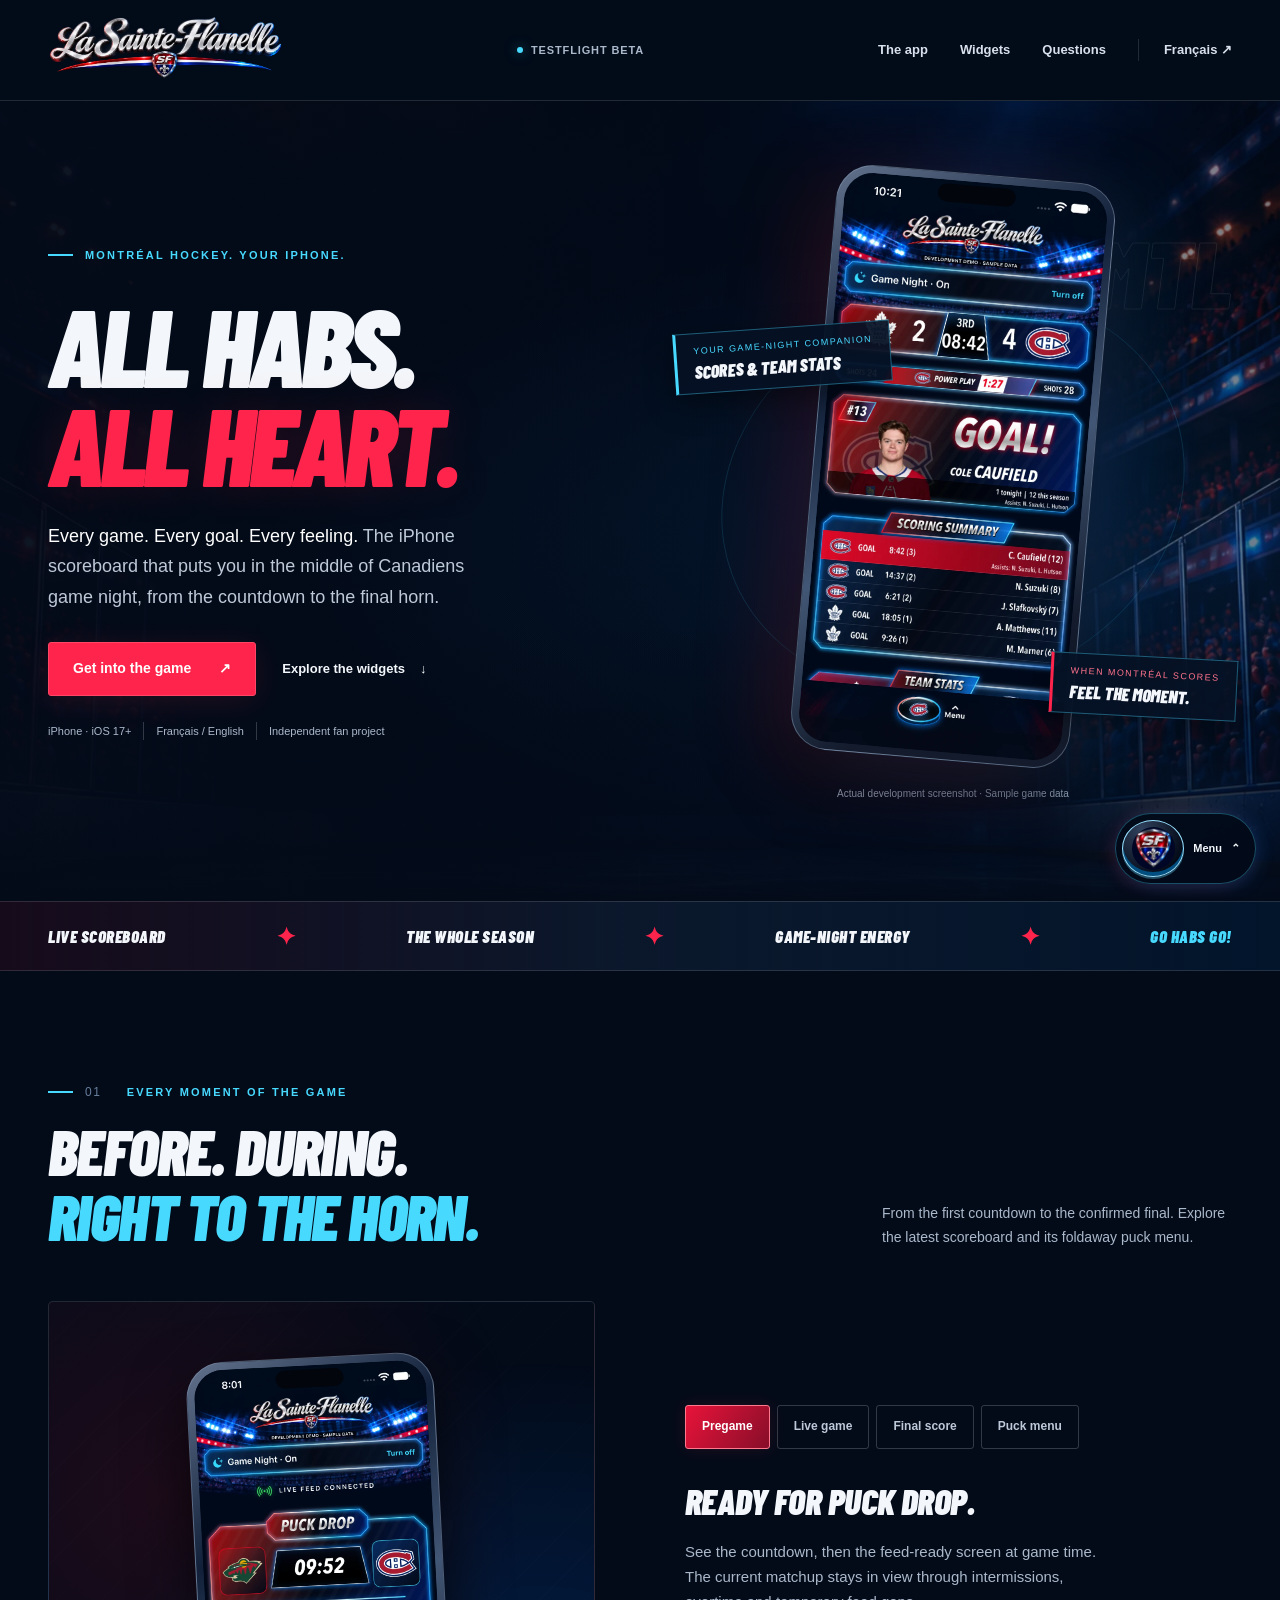
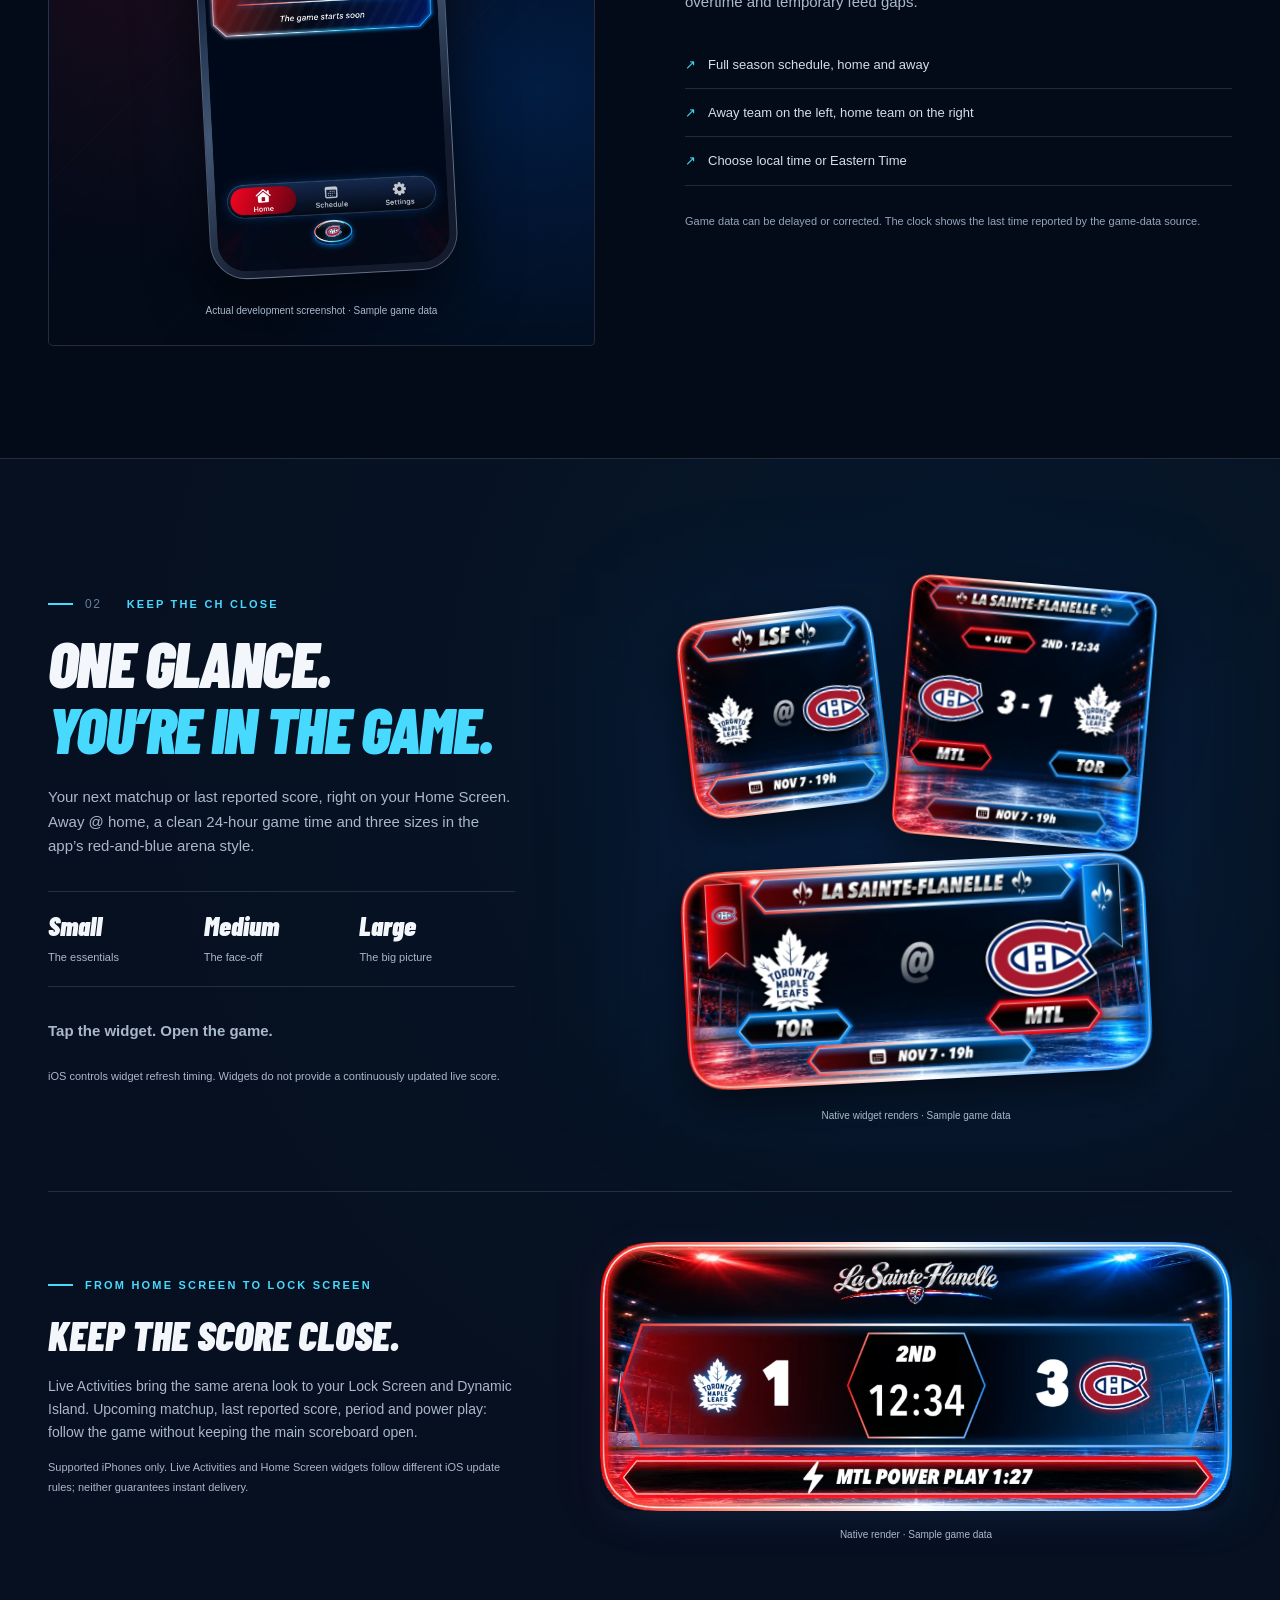
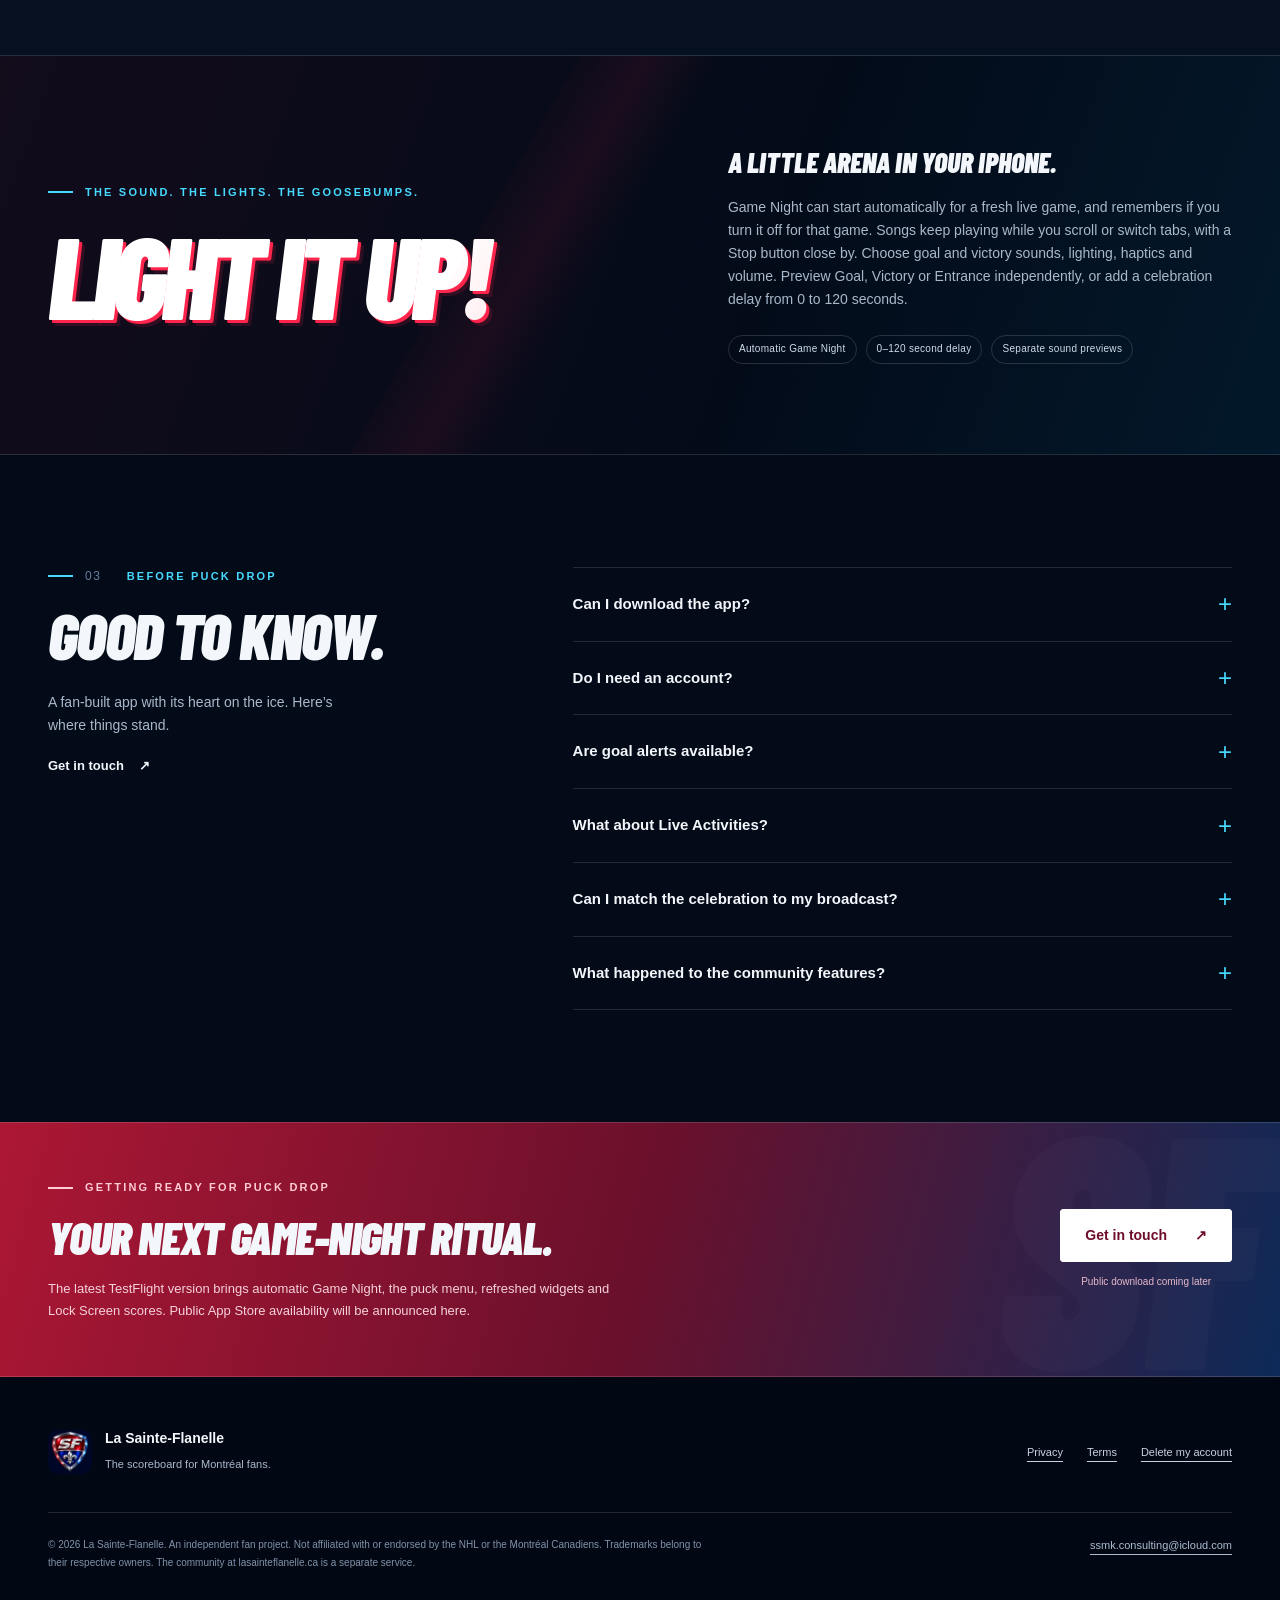
==== commit ee735924: "Sync website with current scoreboard, puck navigation and alerts" ====
--- a/en/index.html
+++ b/en/index.html
@@ -4,11 +4,11 @@
 <meta charset="utf-8"><meta name="viewport" content="width=device-width, initial-scale=1">
 <meta name="theme-color" content="#030b19"><meta name="description" content="All Habs. All heart. Live scores, the season schedule, team stats and Home Screen widgets. Meet La Sainte-Flanelle, the iPhone scoreboard for Montréal hockey fans.">
 <meta property="og:title" content="Home · La Sainte-Flanelle"><meta property="og:description" content="All Habs. All heart. Live scores, the season schedule, team stats and Home Screen widgets. Meet La Sainte-Flanelle, the iPhone scoreboard for Montréal hockey fans."><meta property="og:type" content="website"><meta property="og:locale" content="en_CA">
-<title>Home · La Sainte-Flanelle</title><link rel="stylesheet" href="../assets/style.css?v=3"><link rel="icon" type="image/webp" href="../assets/app-icon.webp">
-<script src="../assets/site.js?v=3" defer></script>
+<title>Home · La Sainte-Flanelle</title><link rel="stylesheet" href="../assets/style.css?v=4"><link rel="icon" type="image/webp" href="../assets/app-icon.webp?v=4">
+<script src="../assets/site.js?v=4" defer></script>
 </head><body><a class="skip" href="#main">Skip to content</a>
 <header class="site-header"><div class="wrap header-inner">
-  <a class="brand" href="index.html" aria-label="La Sainte-Flanelle — Home"><img src="../assets/wordmark.webp" alt="La Sainte-Flanelle" width="800" height="267"></a>
+  <a class="brand" href="index.html" aria-label="La Sainte-Flanelle — Home"><img src="../assets/wordmark.webp?v=4" alt="La Sainte-Flanelle" width="800" height="267"></a>
   <div class="header-status"><span class="dot" aria-hidden="true"></span>TestFlight beta</div>
   <nav class="main-nav" aria-label="Main navigation"><a class="desktop-link" href="index.html#app">The app</a><a class="desktop-link" href="index.html#widgets">Widgets</a><a class="desktop-link" href="index.html#questions">Questions</a><a class="language" href="../fr/index.html" lang="fr-CA">Français ↗</a></nav>
 </div></header>
@@ -17,27 +17,34 @@
  <div class="hero-copy"><div class="eyebrow">MONTRÉAL HOCKEY. YOUR IPHONE.</div><h1 id="hero-title"><span>ALL HABS.</span><span class="accent">ALL HEART.</span></h1><p class="lead"><strong>Every game. Every goal. Every feeling.</strong> The iPhone scoreboard that puts you in the middle of Canadiens game night, from the countdown to the final horn.</p>
  <div class="actions"><a class="button" href="#app">Get into the game <span aria-hidden="true">↗</span></a><a class="text-link" href="#widgets">Explore the widgets <span aria-hidden="true">↓</span></a></div>
  <div class="hero-meta"><span>iPhone · iOS 17+</span><span>Français / English</span><span>Independent fan project</span></div></div>
- <div class="hero-visual"><span class="hero-index" aria-hidden="true">MTL</span><div class="phone"><img src="../assets/scoreboard-live.webp" alt="Demo scoreboard: Montréal 4, Toronto 2" width="780" height="1688" fetchpriority="high"></div><div class="floating-label" aria-hidden="true"><small>YOUR GAME-NIGHT COMPANION</small>Scores & team stats</div><div class="floating-label bottom" aria-hidden="true"><small>WHEN MONTRÉAL SCORES</small>Feel the moment.</div><p class="visual-note">Actual development screenshot · Sample game data</p></div>
+ <div class="hero-visual"><span class="hero-index" aria-hidden="true">MTL</span><div class="phone"><img src="../assets/scoreboard-live.webp?v=4" alt="Demo scoreboard: Toronto 2, Montréal 4; collapsible puck navigation" width="780" height="1688" fetchpriority="high"></div><div class="floating-label" aria-hidden="true"><small>YOUR GAME-NIGHT COMPANION</small>Scores & team stats</div><div class="floating-label bottom" aria-hidden="true"><small>WHEN MONTRÉAL SCORES</small>Feel the moment.</div><p class="visual-note">Actual development screenshot · Sample game data</p></div>
 </div></section>
 <div class="ticker"><div class="wrap ticker-inner"><span>Live scoreboard</span><span class="fleur" aria-hidden="true">✦</span><span>The whole season</span><span class="fleur" aria-hidden="true">✦</span><span>Game-night energy</span><span class="fleur" aria-hidden="true">✦</span><span>Go Habs Go!</span></div></div>
 <section class="section wrap" id="app" aria-labelledby="app-title">
- <div class="section-heading"><div><div class="eyebrow"><span class="section-number">01</span>EVERY MOMENT OF THE GAME</div><h2 id="app-title">Before. During.<br><em>Right to the horn.</em></h2></div><p>Your first stop for everything on the ice. Explore the new app’s game screens.</p></div>
- <div class="tour" data-preview><div class="preview-stage"><div class="phone tour-phone"><img data-preview-image src="../assets/scoreboard-upcoming.webp" alt="Pregame screen — La Sainte-Flanelle" width="780" height="1688" loading="lazy"></div><p class="stage-note">Actual development screenshot · Sample game data</p></div>
- <div class="tour-copy"><div class="tour-controls" role="group" aria-label="Explore game screens"><button type="button" hidden data-panel="preview-upcoming" aria-controls="preview-upcoming" aria-pressed="false" data-image="../assets/scoreboard-upcoming.webp" data-alt="Pregame screen — La Sainte-Flanelle">Pregame</button><button type="button" hidden data-panel="preview-live" aria-controls="preview-live" aria-pressed="false" data-image="../assets/scoreboard-live.webp" data-alt="Live game screen — La Sainte-Flanelle">Live game</button><button type="button" hidden data-panel="preview-final" aria-controls="preview-final" aria-pressed="false" data-image="../assets/scoreboard-final.webp" data-alt="Final score screen — La Sainte-Flanelle">Final score</button></div><div aria-live="polite" aria-atomic="true"><div class="tour-content" id="preview-upcoming" role="region" aria-labelledby="title-upcoming"><h3 id="title-upcoming">The anticipation starts here.</h3><p>The next matchup, the countdown and how the teams stack up. Everything you need to get ready for the opening faceoff.</p><ul class="detail-list"><li>Full season schedule, home and away</li><li>Compare records, scoring, power play and penalty kill</li><li>Choose local time or Eastern Time</li></ul></div><div class="tour-content" id="preview-live" role="region" aria-labelledby="title-live"><h3 id="title-live">The game takes centre ice.</h3><p>A broadcast-inspired scoreboard with the details that matter. Clear, focused and built for Montréal fans.</p><ul class="detail-list"><li>Score, period and last reported game clock</li><li>Shots, power plays and the latest goal scorer</li><li>Scoring summary and team statistics</li></ul></div><div class="tour-content" id="preview-final" role="region" aria-labelledby="title-final"><h3 id="title-final">Final horn. Full heart.</h3><p>The night ends. The game stays with you. Check the result and scoring summary, then line up your next game night.</p><ul class="detail-list"><li>Final result and scoring summary</li><li>Victory celebration when Montréal wins</li><li>Back to the schedule for the next matchup</li></ul></div></div><p class="tour-footnote">Game data can be delayed or corrected. The clock shows the last time reported by the game-data source.</p></div></div>
+ <div class="section-heading"><div><div class="eyebrow"><span class="section-number">01</span>EVERY MOMENT OF THE GAME</div><h2 id="app-title">Before. During.<br><em>Right to the horn.</em></h2></div><p>From the first countdown to the confirmed final. Explore the latest scoreboard and its foldaway puck menu.</p></div>
+ <div class="tour" data-preview><div class="preview-stage"><div class="phone tour-phone"><img data-preview-image src="../assets/scoreboard-upcoming.webp?v=4" alt="Pregame screen — La Sainte-Flanelle" width="780" height="1688" loading="lazy"></div><p class="stage-note">Actual development screenshot · Sample game data</p></div>
+ <div class="tour-copy"><div class="tour-controls" role="group" aria-label="Explore game screens"><button type="button" hidden data-panel="preview-upcoming" aria-controls="preview-upcoming" aria-pressed="false" data-image="../assets/scoreboard-upcoming.webp?v=4" data-alt="Pregame screen — La Sainte-Flanelle">Pregame</button><button type="button" hidden data-panel="preview-live" aria-controls="preview-live" aria-pressed="false" data-image="../assets/scoreboard-live.webp?v=4" data-alt="Live game screen — La Sainte-Flanelle">Live game</button><button type="button" hidden data-panel="preview-final" aria-controls="preview-final" aria-pressed="false" data-image="../assets/scoreboard-final.webp?v=4" data-alt="Final score screen — La Sainte-Flanelle">Final score</button><button type="button" hidden data-panel="preview-menu" aria-controls="preview-menu" aria-pressed="false" data-image="../assets/scoreboard-menu.webp?v=4" data-alt="Puck menu — La Sainte-Flanelle">Puck menu</button></div><div aria-live="polite" aria-atomic="true"><div class="tour-content" id="preview-upcoming" role="region" aria-labelledby="title-upcoming"><h3 id="title-upcoming">Ready for puck drop.</h3><p>See the countdown, then the feed-ready screen at game time. The current matchup stays in view through intermissions, overtime and temporary feed gaps.</p><ul class="detail-list"><li>Full season schedule, home and away</li><li>Away team on the left, home team on the right</li><li>Choose local time or Eastern Time</li></ul></div><div class="tour-content" id="preview-live" role="region" aria-labelledby="title-live"><h3 id="title-live">The game takes centre ice.</h3><p>A broadcast-inspired scoreboard with the away team first, scorer details as they arrive and a little ice-resurfacer cameo at intermission. All the details, with Montréal at heart.</p><ul class="detail-list"><li>Score, period and last reported game clock</li><li>Shots, power plays and the latest goal scorer</li><li>Scoring summary with assists and team statistics</li></ul></div><div class="tour-content" id="preview-final" role="region" aria-labelledby="title-final"><h3 id="title-final">Final horn. Full heart.</h3><p>The confirmed final stays featured before the next fixture. Review the goals and assists, enjoy the victory song when Montréal wins, then find your next game night.</p><ul class="detail-list"><li>Final result and scoring summary</li><li>Victory celebration when Montréal wins</li><li>Back to the schedule for the next matchup</li></ul></div><div class="tour-content" id="preview-menu" role="region" aria-labelledby="title-menu"><h3 id="title-menu">One puck. Your whole game.</h3><p>Tap the Canadiens puck in the app to open or fold away Home, Schedule and Settings. Keep the scoreboard in the spotlight, with navigation and the song’s Stop control close at hand.</p><ul class="detail-list"><li>Foldaway Home / Schedule / Settings controls</li><li>Goal and victory songs continue across tab changes</li><li>A visible Stop button while celebration audio plays</li></ul></div></div><p class="tour-footnote">Game data can be delayed or corrected. The clock shows the last time reported by the game-data source.</p></div></div>
 </section>
-<section class="section widgets-section" id="widgets" aria-labelledby="widget-title"><div class="wrap widget-layout"><div class="widget-copy"><div class="eyebrow"><span class="section-number">02</span>KEEP THE CH CLOSE</div><h2 id="widget-title">One glance.<br><em>You’re in the game.</em></h2><p>Your next matchup or the last reported score, right on your Home Screen. Three sizes. The same red, white and blue energy.</p><div class="size-specs"><div><b>Small</b><span>The essentials</span></div><div><b>Medium</b><span>The face-off</span></div><div><b>Large</b><span>The big picture</span></div></div><p><strong>Tap the widget. Open the game.</strong></p><p class="widget-note">iOS controls widget refresh timing. Widgets do not provide a continuously updated live score.</p></div>
- <figure class="widget-art"><div class="widget-row"><img class="widget-small" src="../assets/widget-small-en.webp" alt="Small widget: next matchup" width="510" height="510" loading="lazy"><img class="widget-large" src="../assets/widget-large-en.webp" alt="Large widget: sample live score" width="1000" height="1049" loading="lazy"></div><img class="widget-medium" src="../assets/widget-medium-en.webp" alt="Medium widget: next matchup" width="1000" height="467" loading="lazy"><figcaption>Native widget renders · Sample game data</figcaption></figure>
-</div></section>
-<section class="celebration" aria-labelledby="celebration-title"><div class="wrap celebration-inner"><div><div class="eyebrow">THE SOUND. THE LIGHTS. THE GOOSEBUMPS.</div><h2 class="goal-word" id="celebration-title">LIGHT IT UP!</h2></div><div class="celebration-copy"><h3>A little arena in your iPhone.</h3><p>Goal and victory songs, red-and-blue lighting, haptic feedback: make game night yours. Game Night mode can keep the screen awake during play while the app is open.</p><div class="chips"><span>Adjustable volume</span><span>Reduced animations</span><span>Optional lighting</span></div></div></div></section>
+<section class="section widgets-section" id="widgets" aria-labelledby="widget-title"><div class="wrap widget-layout"><div class="widget-copy"><div class="eyebrow"><span class="section-number">02</span>KEEP THE CH CLOSE</div><h2 id="widget-title">One glance.<br><em>You’re in the game.</em></h2><p>Your next matchup or last reported score, right on your Home Screen. Away @ home, a clean 24-hour game time and three sizes in the app’s red-and-blue arena style.</p><div class="size-specs"><div><b>Small</b><span>The essentials</span></div><div><b>Medium</b><span>The face-off</span></div><div><b>Large</b><span>The big picture</span></div></div><p><strong>Tap the widget. Open the game.</strong></p><p class="widget-note">iOS controls widget refresh timing. Widgets do not provide a continuously updated live score.</p></div>
+ <figure class="widget-art"><div class="widget-row"><img class="widget-small" src="../assets/widget-small-en.webp?v=4" alt="Small widget: next matchup" width="510" height="510" loading="lazy"><img class="widget-large" src="../assets/widget-large-en.webp?v=4" alt="Large widget: sample live score" width="1000" height="1049" loading="lazy"></div><img class="widget-medium" src="../assets/widget-medium-en.webp?v=4" alt="Medium widget: next matchup" width="1000" height="467" loading="lazy"><figcaption>Native widget renders · Sample game data</figcaption></figure>
+</div><div class="wrap activity-feature"><div><div class="eyebrow">FROM HOME SCREEN TO LOCK SCREEN</div><h3>Keep the score close.</h3><p>Live Activities bring the same arena look to your Lock Screen and Dynamic Island. Upcoming matchup, last reported score, period and power play: follow the game without keeping the main scoreboard open.</p><p class="widget-note">Supported iPhones only. Live Activities and Home Screen widgets follow different iOS update rules; neither guarantees instant delivery.</p></div><figure><img src="../assets/activity-en.webp?v=4" alt="Native sample Lock Screen Live Activity: Toronto 1, Montréal 3" width="1000" height="426" loading="lazy"><figcaption>Native render · Sample game data</figcaption></figure></div></section>
+<section class="celebration" aria-labelledby="celebration-title"><div class="wrap celebration-inner"><div><div class="eyebrow">THE SOUND. THE LIGHTS. THE GOOSEBUMPS.</div><h2 class="goal-word" id="celebration-title">LIGHT IT UP!</h2></div><div class="celebration-copy"><h3>A little arena in your iPhone.</h3><p>Game Night can start automatically for a fresh live game, and remembers if you turn it off for that game. Songs keep playing while you scroll or switch tabs, with a Stop button close by. Choose goal and victory sounds, lighting, haptics and volume. Preview Goal, Victory or Entrance independently, or add a celebration delay from 0 to 120 seconds.</p><div class="chips"><span>Automatic Game Night</span><span>0–120 second delay</span><span>Separate sound previews</span></div></div></div></section>
 <section class="section wrap" id="questions" aria-labelledby="questions-title"><div class="faq-layout"><div class="faq-intro"><div class="eyebrow"><span class="section-number">03</span>BEFORE PUCK DROP</div><h2 id="questions-title">Good to know.</h2><p>A fan-built app with its heart on the ice. Here’s where things stand.</p><a class="text-link" href="mailto:ssmk.consulting@icloud.com">Get in touch <span aria-hidden="true">↗</span></a></div><div class="faq-list"><details><summary>Can I download the app?</summary><p>The app is being tested through TestFlight. It is not yet publicly available on the App Store. Public availability will be announced here.</p></details>
 <details><summary>Do I need an account?</summary><p>You can browse the schedule, scores and statistics, and preview celebrations without an account. Some background services need Sign in with Apple and the relevant iOS permissions.</p></details>
-<details><summary>Are goal alerts available?</summary><p>Pregame reminders are available, with 15, 10 or 5 minute options. Background goal and final-score alerts still need a server update. Full celebration songs play while the app is in the foreground.</p></details>
-<details><summary>What about Live Activities?</summary><p>The app integrates scores on the Lock Screen and in the Dynamic Island on supported iPhones. Background updates depend on service availability and are not guaranteed to run continuously.</p></details>
+<details><summary>Are goal alerts available?</summary><p>Yes. Goal and final-score alerts are supported by the deployed service after Sign in with Apple, iOS notification permission and successful registration. Enable each alert type in Settings. Choose one pregame reminder: 15, 10 or 5 minutes. Apple and the game-data source affect delivery; alert timing is not guaranteed.</p></details>
+<details><summary>What about Live Activities?</summary><p>Start a Live Activity from Settings to follow the matchup on the Lock Screen and Dynamic Island on supported iPhones. It uses the same arena style, away-first ordering and upcoming game time. Stale live data asks you to open the app to refresh; background updates depend on the service, connection and iOS.</p></details>
+<details><summary>Can I match the celebration to my broadcast?</summary><p>Set a foreground celebration delay from 0 to 120 seconds. It affects songs, lighting and haptics, without delaying the scoreboard or background alerts. The feed and your broadcast can have different delays, so exact TV synchronization is not guaranteed. Leaving the app or a genuine audio interruption stops full-song playback.</p></details>
 <details><summary>What happened to the community features?</summary><p>The app now focuses on the Canadiens scoreboard. Discussions, photos, social profiles and meetups are no longer part of its interface. The existing community at lasainteflanelle.ca remains separate.</p></details></div></div></section>
-<section class="release" id="release" aria-labelledby="release-title"><div class="wrap release-inner"><div><div class="eyebrow">GETTING READY FOR PUCK DROP</div><h2 id="release-title">Your next game-night ritual.</h2><p>The new app is in testing. Scores, the schedule, celebrations and widgets are at the heart of this version.</p></div><div><a class="button" href="mailto:ssmk.consulting@icloud.com">Get in touch <span aria-hidden="true">↗</span></a><span class="release-small">Public download coming later</span></div></div></section>
+<section class="release" id="release" aria-labelledby="release-title"><div class="wrap release-inner"><div><div class="eyebrow">GETTING READY FOR PUCK DROP</div><h2 id="release-title">Your next game-night ritual.</h2><p>The latest TestFlight version brings automatic Game Night, the puck menu, refreshed widgets and Lock Screen scores. Public App Store availability will be announced here.</p></div><div><a class="button" href="mailto:ssmk.consulting@icloud.com">Get in touch <span aria-hidden="true">↗</span></a><span class="release-small">Public download coming later</span></div></div></section>
 </main>
 <footer class="footer"><div class="wrap">
-<div class="footer-top"><div class="footer-brand"><img src="../assets/app-icon.webp" alt="" width="44" height="44"><div><strong>La Sainte-Flanelle</strong><span>The scoreboard for Montréal fans.</span></div></div><nav class="footer-nav" aria-label="Information"><a href="privacy.html">Privacy</a><a href="terms.html">Terms</a><a href="delete-account.html">Delete my account</a></nav></div>
+<div class="footer-top"><div class="footer-brand"><img src="../assets/app-icon.webp?v=4" alt="" width="44" height="44"><div><strong>La Sainte-Flanelle</strong><span>The scoreboard for Montréal fans.</span></div></div><nav class="footer-nav" aria-label="Information"><a href="privacy.html">Privacy</a><a href="terms.html">Terms</a><a href="delete-account.html">Delete my account</a></nav></div>
 <div class="footer-bottom"><p>© 2026 La Sainte-Flanelle. An independent fan project. Not affiliated with or endorsed by the NHL or the Montréal Canadiens. Trademarks belong to their respective owners. The community at lasainteflanelle.ca is a separate service.</p><a href="mailto:ssmk.consulting@icloud.com">ssmk.consulting@icloud.com</a></div>
 </div></footer>
+<div class="puck-navigation" data-puck-navigation hidden>
+<nav id="puck-links" class="puck-links" aria-label="Quick navigation" hidden>
+<a href="#main">Home</a><a href="#app">The app</a><a href="#widgets">Widgets</a><a href="#questions">Questions</a>
+</nav>
+<button class="puck-toggle" type="button" aria-expanded="false" aria-controls="puck-links" data-open-label="Open puck menu" data-close-label="Close puck menu" aria-label="Open puck menu"><span class="puck-emblem"><img src="../assets/app-icon.webp?v=4" alt="" width="56" height="56"></span><span class="puck-label">Menu <span aria-hidden="true">⌃</span></span></button>
+</div>
 </body></html>
--- a/assets/style.css
+++ b/assets/style.css
@@ -1154,3 +1154,145 @@
     transition:none!important;
   }
 }
+
+/* Current app: away-first scoreboards, Live Activities and a foldaway puck menu. */
+.tour-controls button[aria-pressed="true"] {
+  color:#fff;
+  background:linear-gradient(125deg,#e8133a,#870e29);
+  border-color:#ff788e;
+  box-shadow:0 0 18px #ff244b20;
+}
+.activity-feature {
+  display:grid;
+  grid-template-columns:.85fr 1.15fr;
+  gap:85px;
+  align-items:center;
+  border-top:1px solid var(--line);
+  margin-top:55px;
+  padding-top:50px;
+}
+.activity-feature h3 {
+  font:italic 900 clamp(30px,3.2vw,42px)/1.08 var(--display);
+  text-transform:uppercase;
+  margin:18px 0;
+}
+.activity-feature p {
+  font-size:14px;
+  color:var(--muted);
+}
+.activity-feature figure {
+  margin:0;
+}
+.activity-feature img {
+  width:100%;
+  border-radius:28px;
+  box-shadow:-14px 10px 45px #ff244b0c,14px 10px 45px #008cff17;
+}
+.activity-feature figcaption {
+  font-size:10px;
+  color:var(--muted);
+  text-align:center;
+  margin-top:16px;
+}
+.puck-navigation {
+  position:fixed;
+  right:24px;
+  bottom:max(16px,env(safe-area-inset-bottom));
+  z-index:30;
+  display:flex;
+  flex-direction:column;
+  align-items:flex-end;
+  gap:12px;
+}
+.puck-toggle {
+  display:flex;
+  align-items:center;
+  gap:9px;
+  color:var(--white);
+  background:#030b19f5;
+  border:1px solid #48d9ff55;
+  border-radius:50px;
+  padding:6px 15px 6px 6px;
+  cursor:pointer;
+  box-shadow:-4px 3px 16px #ff244b20,4px 3px 16px #008cff30;
+}
+.puck-emblem {
+  display:grid;
+  place-items:center;
+  border-radius:50%;
+  border:1px solid #96dfff;
+  background:radial-gradient(ellipse at 30% 15%,#30415c,#010714 80%);
+  box-shadow:inset 0 -4px 0 #004f80,0 2px 0 #61d8ff55;
+  width:62px;
+  height:57px;
+}
+.puck-emblem img {
+  width:43px;
+  height:43px;
+  object-fit:contain;
+  border-radius:50%;
+}
+.puck-label {
+  display:flex;
+  gap:9px;
+  align-items:center;
+  font-size:11px;
+  font-weight:700;
+}
+.puck-toggle[aria-expanded="true"] .puck-label span {
+  transform:rotate(180deg);
+}
+.puck-toggle:hover {
+  border-color:var(--cyan);
+}
+.puck-links {
+  display:flex;
+  flex-wrap:wrap;
+  justify-content:center;
+  gap:4px;
+  padding:6px;
+  border:1px solid #93bded66;
+  border-radius:30px;
+  background:linear-gradient(#12243cfa,#030b19fa);
+  box-shadow:0 8px 30px #0009;
+}
+.puck-links a {
+  display:flex;
+  align-items:center;
+  justify-content:center;
+  min-width:68px;
+  min-height:44px;
+  padding:8px 12px;
+  font-size:11px;
+  font-weight:700;
+  text-decoration:none;
+  border-radius:24px;
+}
+.puck-links a:hover {
+  background:#c70b30;
+}
+body:has(.puck-navigation:not([hidden])) .footer {
+  padding-bottom:115px;
+}
+@media(max-width:1100px) {
+  .activity-feature {gap:50px;}
+}
+@media(max-width:760px) {
+  .activity-feature {
+    grid-template-columns:1fr;
+    gap:22px;
+    padding-top:34px;
+    margin-top:38px;
+  }
+  .activity-feature h3 {font-size:34px;}
+  .activity-feature .eyebrow {line-height:1.7;}
+  .activity-feature img {border-radius:20px;}
+  .puck-navigation {
+    left:16px;
+    right:16px;
+    align-items:center;
+  }
+  .puck-toggle {padding:4px 13px 4px 5px;}
+  .puck-links {max-width:100%;gap:0;}
+  .puck-links a {min-width:62px;padding:8px 10px;}
+}
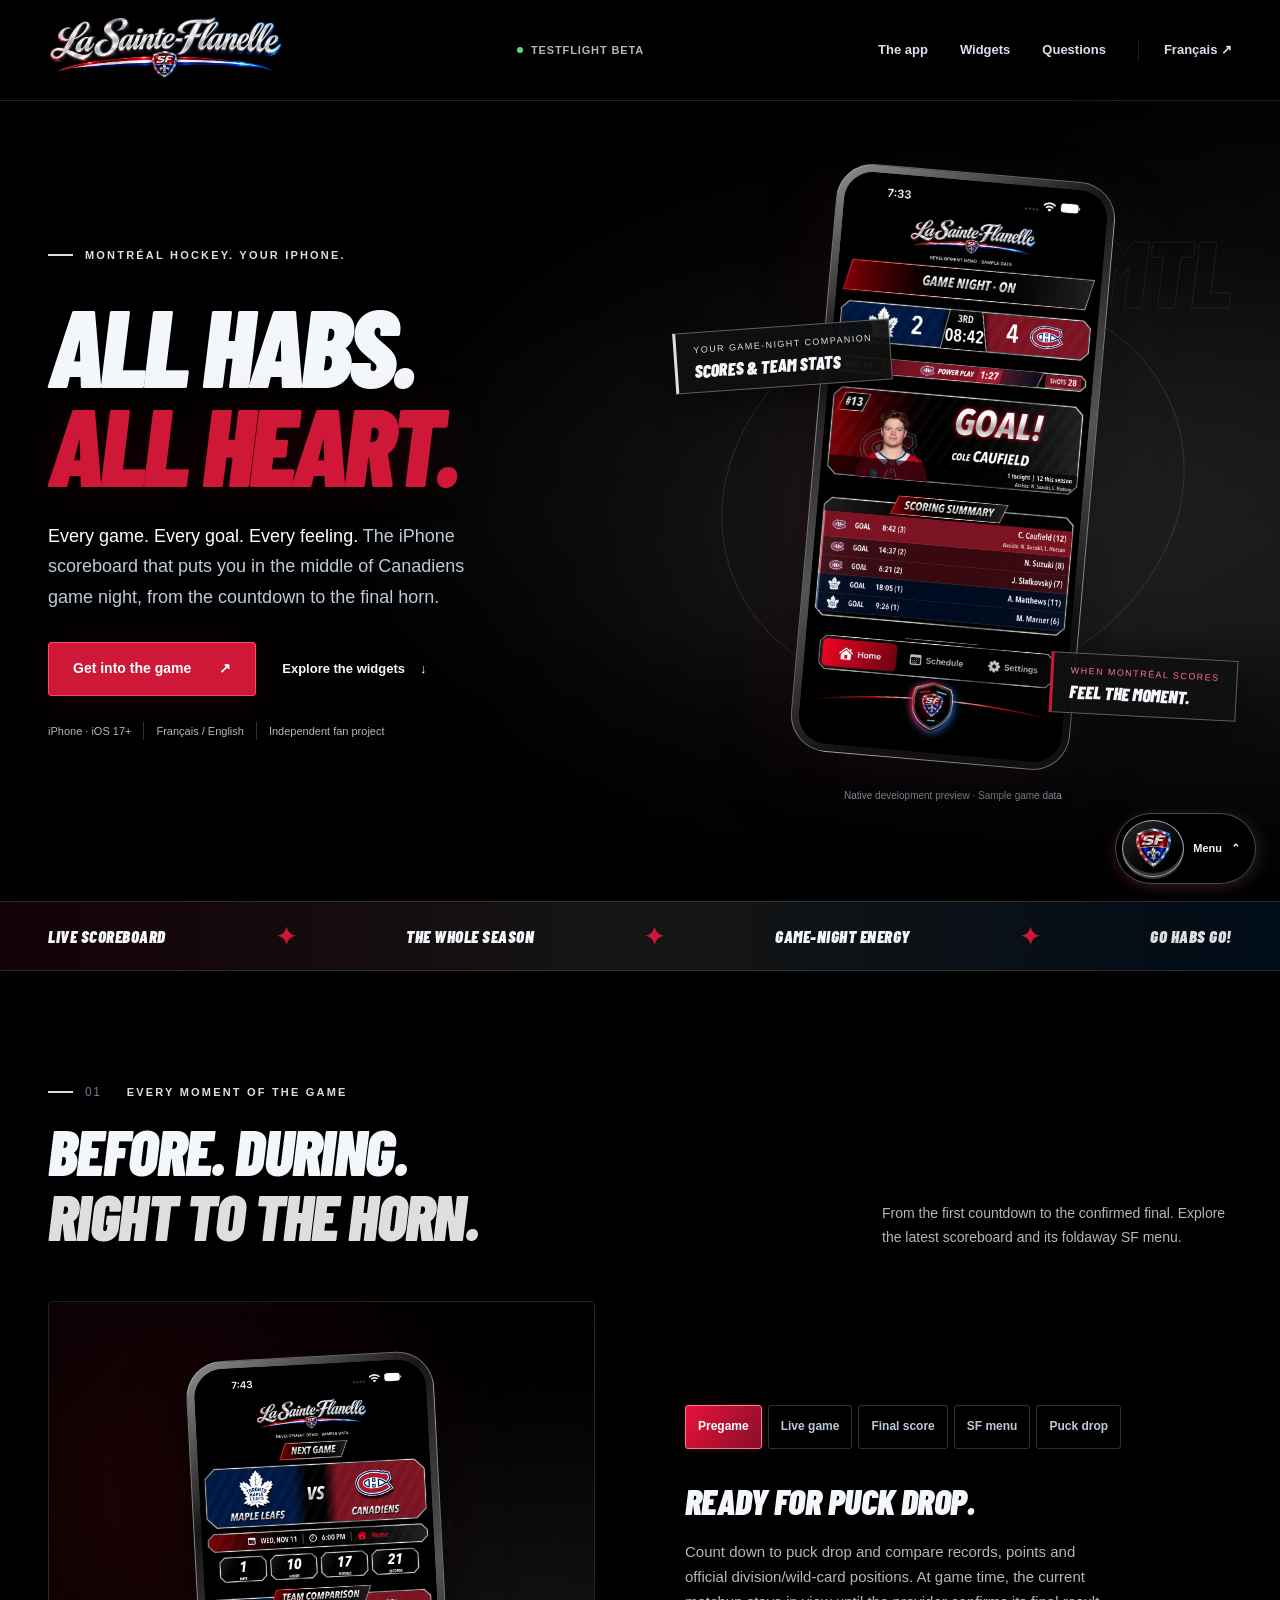
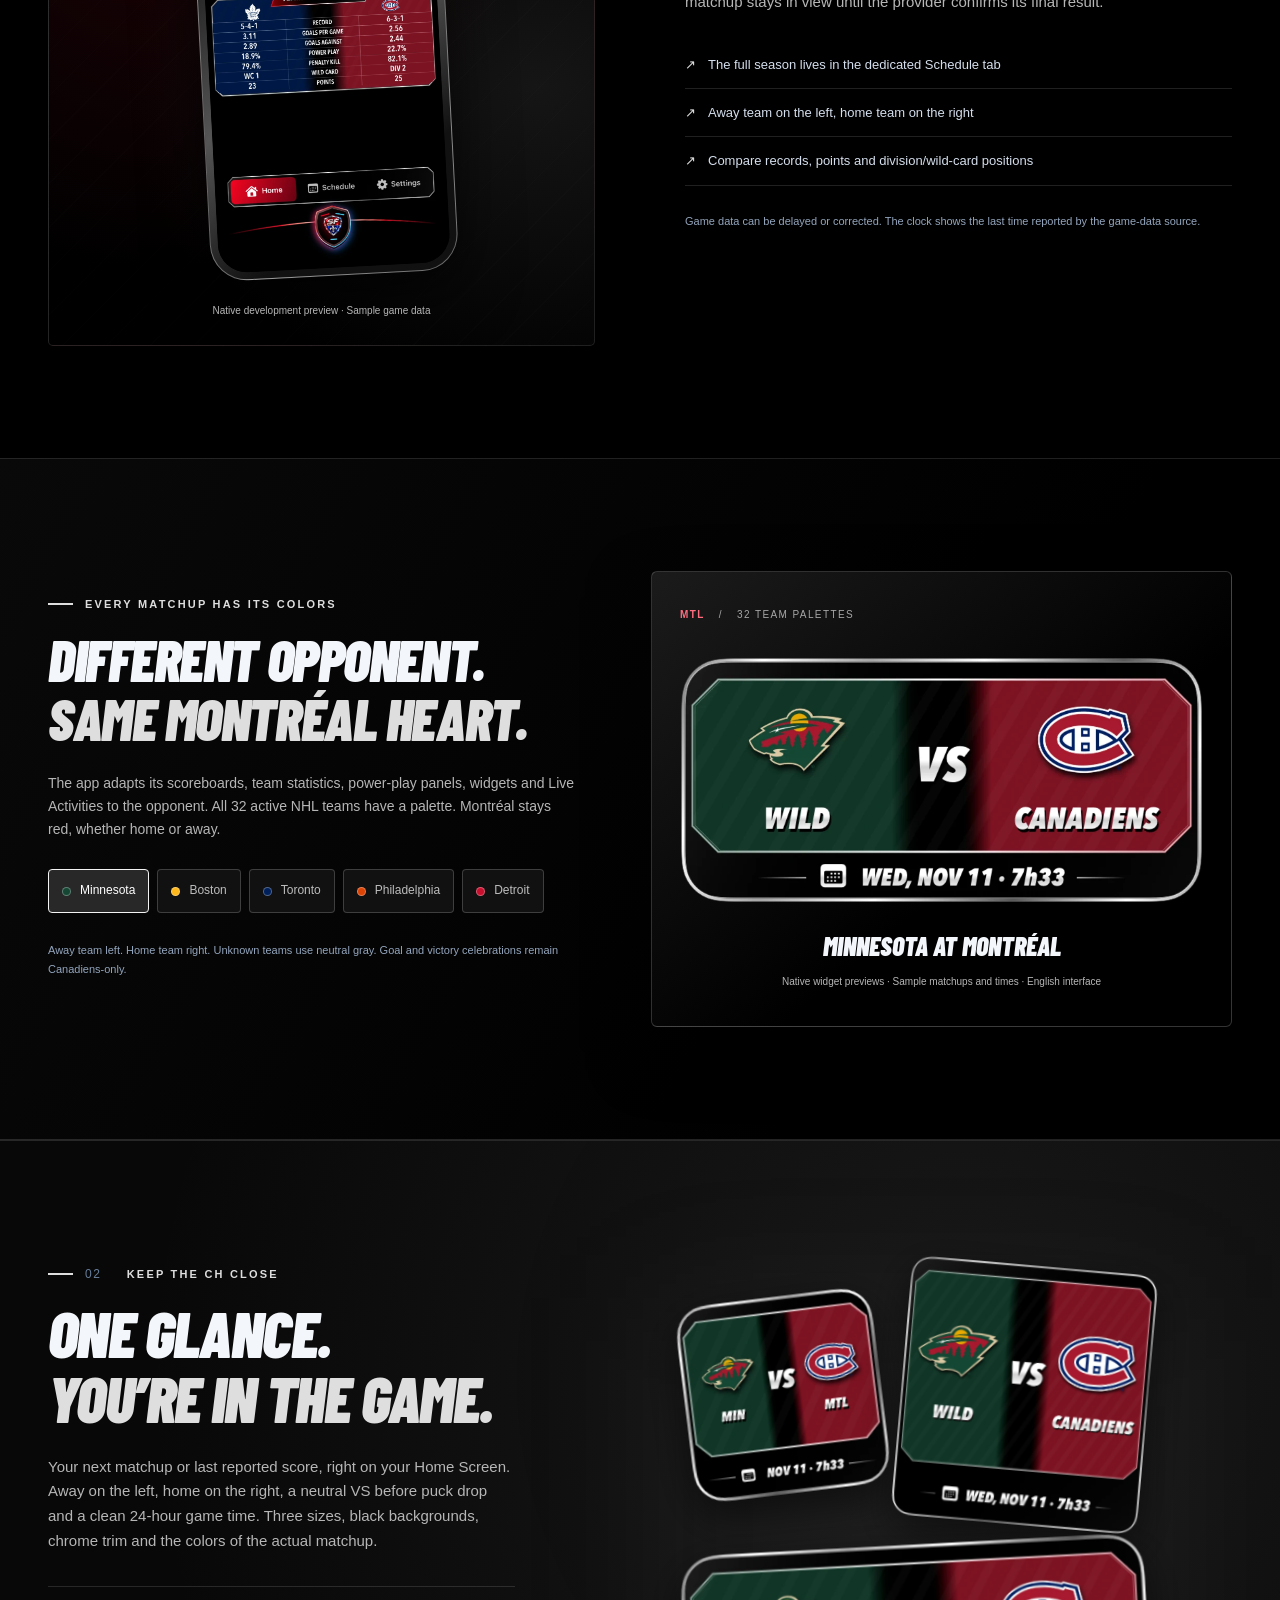
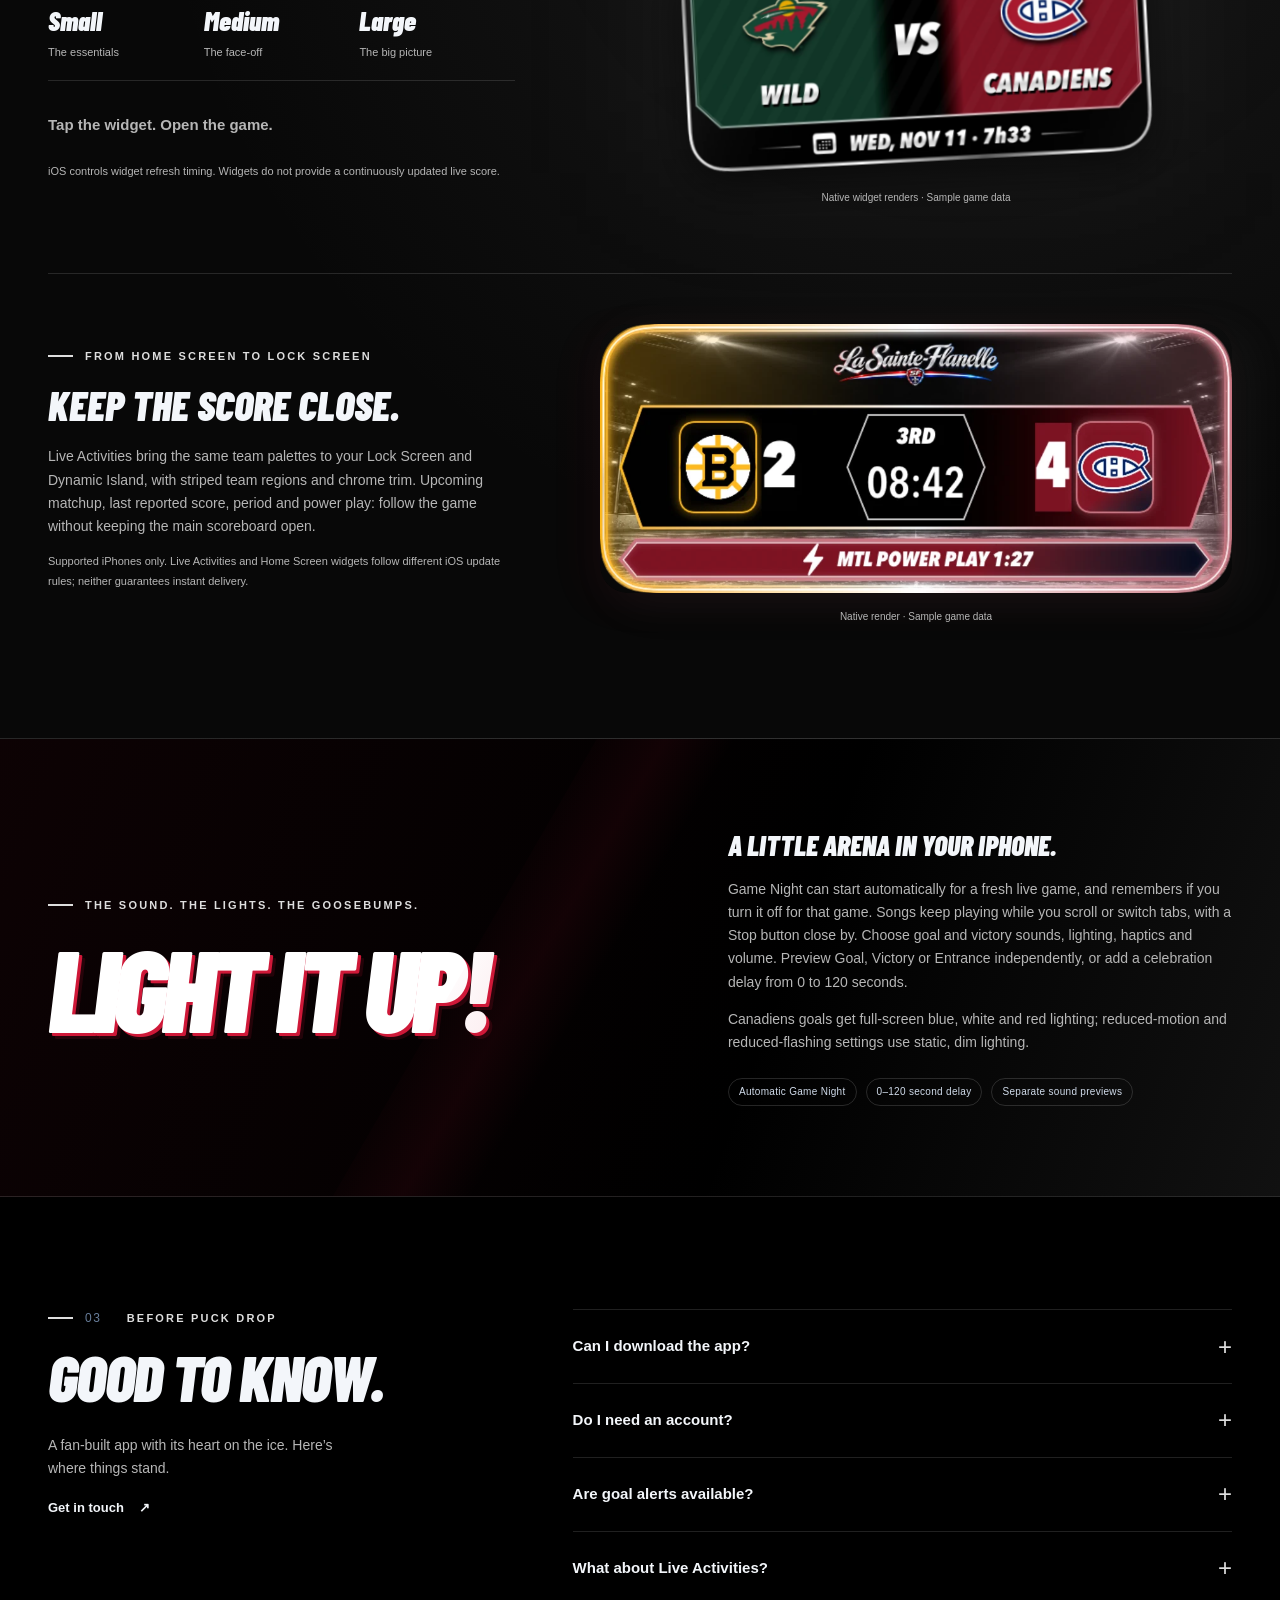
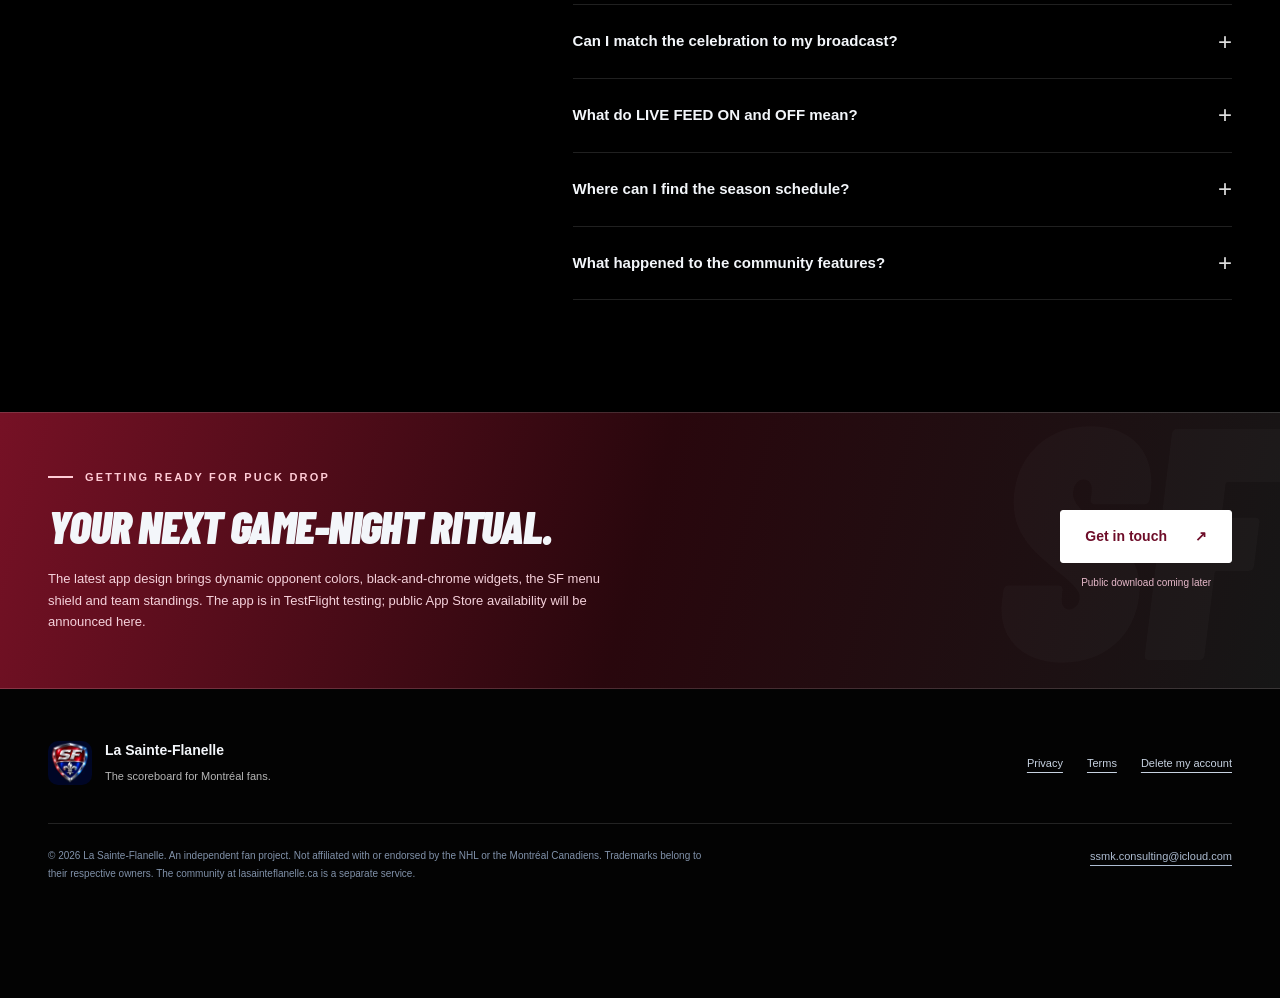
==== commit 4c53cfcb: "Match website to dynamic team themes and black chrome app design" ====
--- a/en/index.html
+++ b/en/index.html
@@ -2,13 +2,13 @@
 <html lang="en-CA">
 <head>
 <meta charset="utf-8"><meta name="viewport" content="width=device-width, initial-scale=1">
-<meta name="theme-color" content="#030b19"><meta name="description" content="All Habs. All heart. Live scores, the season schedule, team stats and Home Screen widgets. Meet La Sainte-Flanelle, the iPhone scoreboard for Montréal hockey fans.">
+<meta name="theme-color" content="#000000"><meta name="description" content="All Habs. All heart. Live scores, the season schedule, team stats and Home Screen widgets. Meet La Sainte-Flanelle, the iPhone scoreboard for Montréal hockey fans.">
 <meta property="og:title" content="Home · La Sainte-Flanelle"><meta property="og:description" content="All Habs. All heart. Live scores, the season schedule, team stats and Home Screen widgets. Meet La Sainte-Flanelle, the iPhone scoreboard for Montréal hockey fans."><meta property="og:type" content="website"><meta property="og:locale" content="en_CA">
-<title>Home · La Sainte-Flanelle</title><link rel="stylesheet" href="../assets/style.css?v=4"><link rel="icon" type="image/webp" href="../assets/app-icon.webp?v=4">
-<script src="../assets/site.js?v=4" defer></script>
+<title>Home · La Sainte-Flanelle</title><link rel="stylesheet" href="../assets/style.css?v=5"><link rel="icon" type="image/webp" href="../assets/app-icon.webp?v=5">
+<script src="../assets/site.js?v=5" defer></script>
 </head><body><a class="skip" href="#main">Skip to content</a>
 <header class="site-header"><div class="wrap header-inner">
-  <a class="brand" href="index.html" aria-label="La Sainte-Flanelle — Home"><img src="../assets/wordmark.webp?v=4" alt="La Sainte-Flanelle" width="800" height="267"></a>
+  <a class="brand" href="index.html" aria-label="La Sainte-Flanelle — Home"><img src="../assets/wordmark.webp?v=5" alt="La Sainte-Flanelle" width="800" height="267"></a>
   <div class="header-status"><span class="dot" aria-hidden="true"></span>TestFlight beta</div>
   <nav class="main-nav" aria-label="Main navigation"><a class="desktop-link" href="index.html#app">The app</a><a class="desktop-link" href="index.html#widgets">Widgets</a><a class="desktop-link" href="index.html#questions">Questions</a><a class="language" href="../fr/index.html" lang="fr-CA">Français ↗</a></nav>
 </div></header>
@@ -17,34 +17,37 @@
  <div class="hero-copy"><div class="eyebrow">MONTRÉAL HOCKEY. YOUR IPHONE.</div><h1 id="hero-title"><span>ALL HABS.</span><span class="accent">ALL HEART.</span></h1><p class="lead"><strong>Every game. Every goal. Every feeling.</strong> The iPhone scoreboard that puts you in the middle of Canadiens game night, from the countdown to the final horn.</p>
  <div class="actions"><a class="button" href="#app">Get into the game <span aria-hidden="true">↗</span></a><a class="text-link" href="#widgets">Explore the widgets <span aria-hidden="true">↓</span></a></div>
  <div class="hero-meta"><span>iPhone · iOS 17+</span><span>Français / English</span><span>Independent fan project</span></div></div>
- <div class="hero-visual"><span class="hero-index" aria-hidden="true">MTL</span><div class="phone"><img src="../assets/scoreboard-live.webp?v=4" alt="Demo scoreboard: Toronto 2, Montréal 4; collapsible puck navigation" width="780" height="1688" fetchpriority="high"></div><div class="floating-label" aria-hidden="true"><small>YOUR GAME-NIGHT COMPANION</small>Scores & team stats</div><div class="floating-label bottom" aria-hidden="true"><small>WHEN MONTRÉAL SCORES</small>Feel the moment.</div><p class="visual-note">Actual development screenshot · Sample game data</p></div>
+ <div class="hero-visual"><span class="hero-index" aria-hidden="true">MTL</span><div class="phone"><img src="../assets/scoreboard-live.webp?v=5" alt="Demo scoreboard: Toronto 2, Montréal 4; collapsible puck navigation" width="780" height="1695" fetchpriority="high"></div><div class="floating-label" aria-hidden="true"><small>YOUR GAME-NIGHT COMPANION</small>Scores & team stats</div><div class="floating-label bottom" aria-hidden="true"><small>WHEN MONTRÉAL SCORES</small>Feel the moment.</div><p class="visual-note">Native development preview · Sample game data</p></div>
 </div></section>
 <div class="ticker"><div class="wrap ticker-inner"><span>Live scoreboard</span><span class="fleur" aria-hidden="true">✦</span><span>The whole season</span><span class="fleur" aria-hidden="true">✦</span><span>Game-night energy</span><span class="fleur" aria-hidden="true">✦</span><span>Go Habs Go!</span></div></div>
 <section class="section wrap" id="app" aria-labelledby="app-title">
- <div class="section-heading"><div><div class="eyebrow"><span class="section-number">01</span>EVERY MOMENT OF THE GAME</div><h2 id="app-title">Before. During.<br><em>Right to the horn.</em></h2></div><p>From the first countdown to the confirmed final. Explore the latest scoreboard and its foldaway puck menu.</p></div>
- <div class="tour" data-preview><div class="preview-stage"><div class="phone tour-phone"><img data-preview-image src="../assets/scoreboard-upcoming.webp?v=4" alt="Pregame screen — La Sainte-Flanelle" width="780" height="1688" loading="lazy"></div><p class="stage-note">Actual development screenshot · Sample game data</p></div>
- <div class="tour-copy"><div class="tour-controls" role="group" aria-label="Explore game screens"><button type="button" hidden data-panel="preview-upcoming" aria-controls="preview-upcoming" aria-pressed="false" data-image="../assets/scoreboard-upcoming.webp?v=4" data-alt="Pregame screen — La Sainte-Flanelle">Pregame</button><button type="button" hidden data-panel="preview-live" aria-controls="preview-live" aria-pressed="false" data-image="../assets/scoreboard-live.webp?v=4" data-alt="Live game screen — La Sainte-Flanelle">Live game</button><button type="button" hidden data-panel="preview-final" aria-controls="preview-final" aria-pressed="false" data-image="../assets/scoreboard-final.webp?v=4" data-alt="Final score screen — La Sainte-Flanelle">Final score</button><button type="button" hidden data-panel="preview-menu" aria-controls="preview-menu" aria-pressed="false" data-image="../assets/scoreboard-menu.webp?v=4" data-alt="Puck menu — La Sainte-Flanelle">Puck menu</button></div><div aria-live="polite" aria-atomic="true"><div class="tour-content" id="preview-upcoming" role="region" aria-labelledby="title-upcoming"><h3 id="title-upcoming">Ready for puck drop.</h3><p>See the countdown, then the feed-ready screen at game time. The current matchup stays in view through intermissions, overtime and temporary feed gaps.</p><ul class="detail-list"><li>Full season schedule, home and away</li><li>Away team on the left, home team on the right</li><li>Choose local time or Eastern Time</li></ul></div><div class="tour-content" id="preview-live" role="region" aria-labelledby="title-live"><h3 id="title-live">The game takes centre ice.</h3><p>A broadcast-inspired scoreboard with the away team first, scorer details as they arrive and a little ice-resurfacer cameo at intermission. All the details, with Montréal at heart.</p><ul class="detail-list"><li>Score, period and last reported game clock</li><li>Shots, power plays and the latest goal scorer</li><li>Scoring summary with assists and team statistics</li></ul></div><div class="tour-content" id="preview-final" role="region" aria-labelledby="title-final"><h3 id="title-final">Final horn. Full heart.</h3><p>The confirmed final stays featured before the next fixture. Review the goals and assists, enjoy the victory song when Montréal wins, then find your next game night.</p><ul class="detail-list"><li>Final result and scoring summary</li><li>Victory celebration when Montréal wins</li><li>Back to the schedule for the next matchup</li></ul></div><div class="tour-content" id="preview-menu" role="region" aria-labelledby="title-menu"><h3 id="title-menu">One puck. Your whole game.</h3><p>Tap the Canadiens puck in the app to open or fold away Home, Schedule and Settings. Keep the scoreboard in the spotlight, with navigation and the song’s Stop control close at hand.</p><ul class="detail-list"><li>Foldaway Home / Schedule / Settings controls</li><li>Goal and victory songs continue across tab changes</li><li>A visible Stop button while celebration audio plays</li></ul></div></div><p class="tour-footnote">Game data can be delayed or corrected. The clock shows the last time reported by the game-data source.</p></div></div>
+ <div class="section-heading"><div><div class="eyebrow"><span class="section-number">01</span>EVERY MOMENT OF THE GAME</div><h2 id="app-title">Before. During.<br><em>Right to the horn.</em></h2></div><p>From the first countdown to the confirmed final. Explore the latest scoreboard and its foldaway SF menu.</p></div>
+ <div class="tour" data-preview><div class="preview-stage"><div class="phone tour-phone"><img data-preview-image src="../assets/scoreboard-upcoming.webp?v=5" alt="Pregame screen — La Sainte-Flanelle" width="780" height="1695" loading="lazy"></div><p class="stage-note">Native development preview · Sample game data</p></div>
+ <div class="tour-copy"><div class="tour-controls" role="group" aria-label="Explore game screens"><button type="button" hidden data-panel="preview-upcoming" aria-controls="preview-upcoming" aria-pressed="false" data-image="../assets/scoreboard-upcoming.webp?v=5" data-alt="Pregame screen — La Sainte-Flanelle" data-width="780" data-height="1695">Pregame</button><button type="button" hidden data-panel="preview-live" aria-controls="preview-live" aria-pressed="false" data-image="../assets/scoreboard-live.webp?v=5" data-alt="Live game screen — La Sainte-Flanelle" data-width="780" data-height="1695">Live game</button><button type="button" hidden data-panel="preview-final" aria-controls="preview-final" aria-pressed="false" data-image="../assets/scoreboard-final.webp?v=5" data-alt="Final score screen — La Sainte-Flanelle" data-width="780" data-height="2033">Final score</button><button type="button" hidden data-panel="preview-menu" aria-controls="preview-menu" aria-pressed="false" data-image="../assets/scoreboard-menu.webp?v=5" data-alt="SF menu — La Sainte-Flanelle" data-width="780" data-height="1695">SF menu</button><button type="button" hidden data-panel="preview-puck-drop" aria-controls="preview-puck-drop" aria-pressed="false" data-image="../assets/scoreboard-puck-drop.webp?v=5" data-alt="Puck drop — La Sainte-Flanelle" data-width="780" data-height="1716">Puck drop</button></div><div aria-live="polite" aria-atomic="true"><div class="tour-content" id="preview-upcoming" role="region" aria-labelledby="title-upcoming"><h3 id="title-upcoming">Ready for puck drop.</h3><p>Count down to puck drop and compare records, points and official division/wild-card positions. At game time, the current matchup stays in view until the provider confirms its final result.</p><ul class="detail-list"><li>The full season lives in the dedicated Schedule tab</li><li>Away team on the left, home team on the right</li><li>Compare records, points and division/wild-card positions</li></ul></div><div class="tour-content" id="preview-live" role="region" aria-labelledby="title-live"><h3 id="title-live">The game takes centre ice.</h3><p>A black-and-chrome broadcast scoreboard with each team’s colors, away team first, scorer details as they arrive and an ice-resurfacer cameo at intermission. Montréal stays red, home or away.</p><ul class="detail-list"><li>Score, period and last reported game clock</li><li>Shots, power plays and the latest goal scorer</li><li>Scoring summary with assists and team statistics</li></ul></div><div class="tour-content" id="preview-final" role="region" aria-labelledby="title-final"><h3 id="title-final">Final horn. Full heart.</h3><p>The confirmed final stays featured before the next fixture. Review the goals and assists, enjoy the victory song when Montréal wins, then find your next game night.</p><ul class="detail-list"><li>Final result and scoring summary</li><li>Victory celebration when Montréal wins</li><li>Back to the schedule for the next matchup</li></ul></div><div class="tour-content" id="preview-menu" role="region" aria-labelledby="title-menu"><h3 id="title-menu">One crest. Your whole game.</h3><p>Tap the SF shield in the app to open or fold away Home, Schedule and Settings. Keep the scoreboard in the spotlight, with navigation and the song’s Stop control close at hand.</p><ul class="detail-list"><li>Foldaway Home / Schedule / Settings controls</li><li>The SF shield keeps navigation close and the scoreboard clear</li><li>A visible Stop button while celebration audio plays</li></ul></div><div class="tour-content" id="preview-puck-drop" role="region" aria-labelledby="title-puck-drop"><h3 id="title-puck-drop">A clear signal before puck drop.</h3><p>A spacious countdown, matchup colors and a clear feed-freshness indicator. LIVE FEED ON or OFF describes the data feed, separately from Game Night.</p></div></div><p class="tour-footnote">Game data can be delayed or corrected. The clock shows the last time reported by the game-data source.</p></div></div>
 </section>
-<section class="section widgets-section" id="widgets" aria-labelledby="widget-title"><div class="wrap widget-layout"><div class="widget-copy"><div class="eyebrow"><span class="section-number">02</span>KEEP THE CH CLOSE</div><h2 id="widget-title">One glance.<br><em>You’re in the game.</em></h2><p>Your next matchup or last reported score, right on your Home Screen. Away @ home, a clean 24-hour game time and three sizes in the app’s red-and-blue arena style.</p><div class="size-specs"><div><b>Small</b><span>The essentials</span></div><div><b>Medium</b><span>The face-off</span></div><div><b>Large</b><span>The big picture</span></div></div><p><strong>Tap the widget. Open the game.</strong></p><p class="widget-note">iOS controls widget refresh timing. Widgets do not provide a continuously updated live score.</p></div>
- <figure class="widget-art"><div class="widget-row"><img class="widget-small" src="../assets/widget-small-en.webp?v=4" alt="Small widget: next matchup" width="510" height="510" loading="lazy"><img class="widget-large" src="../assets/widget-large-en.webp?v=4" alt="Large widget: sample live score" width="1000" height="1049" loading="lazy"></div><img class="widget-medium" src="../assets/widget-medium-en.webp?v=4" alt="Medium widget: next matchup" width="1000" height="467" loading="lazy"><figcaption>Native widget renders · Sample game data</figcaption></figure>
-</div><div class="wrap activity-feature"><div><div class="eyebrow">FROM HOME SCREEN TO LOCK SCREEN</div><h3>Keep the score close.</h3><p>Live Activities bring the same arena look to your Lock Screen and Dynamic Island. Upcoming matchup, last reported score, period and power play: follow the game without keeping the main scoreboard open.</p><p class="widget-note">Supported iPhones only. Live Activities and Home Screen widgets follow different iOS update rules; neither guarantees instant delivery.</p></div><figure><img src="../assets/activity-en.webp?v=4" alt="Native sample Lock Screen Live Activity: Toronto 1, Montréal 3" width="1000" height="426" loading="lazy"><figcaption>Native render · Sample game data</figcaption></figure></div></section>
-<section class="celebration" aria-labelledby="celebration-title"><div class="wrap celebration-inner"><div><div class="eyebrow">THE SOUND. THE LIGHTS. THE GOOSEBUMPS.</div><h2 class="goal-word" id="celebration-title">LIGHT IT UP!</h2></div><div class="celebration-copy"><h3>A little arena in your iPhone.</h3><p>Game Night can start automatically for a fresh live game, and remembers if you turn it off for that game. Songs keep playing while you scroll or switch tabs, with a Stop button close by. Choose goal and victory sounds, lighting, haptics and volume. Preview Goal, Victory or Entrance independently, or add a celebration delay from 0 to 120 seconds.</p><div class="chips"><span>Automatic Game Night</span><span>0–120 second delay</span><span>Separate sound previews</span></div></div></div></section>
+<section class="section theme-section" id="themes" aria-labelledby="themes-title" data-team-themes>
+<div class="wrap theme-layout"><div class="theme-copy"><div class="eyebrow">EVERY MATCHUP HAS ITS COLORS</div><h2 id="themes-title">Different opponent.<br><em>Same Montréal heart.</em></h2><p>The app adapts its scoreboards, team statistics, power-play panels, widgets and Live Activities to the opponent. All 32 active NHL teams have a palette. Montréal stays red, whether home or away.</p><div class="theme-controls" role="group" aria-label="Explore sample opponent themes"><button type="button" hidden data-theme="min" data-image="../assets/theme-min.webp?v=5" data-alt="Native sample widget: Minnesota visiting Montréal" data-name="Minnesota at Montréal" style="--swatch:#154734" aria-pressed="false"><span aria-hidden="true"></span>Minnesota</button><button type="button" hidden data-theme="bos" data-image="../assets/theme-bos.webp?v=5" data-alt="Native sample widget: Boston visiting Montréal" data-name="Boston at Montréal" style="--swatch:#FFB81C" aria-pressed="false"><span aria-hidden="true"></span>Boston</button><button type="button" hidden data-theme="tor" data-image="../assets/theme-tor.webp?v=5" data-alt="Native sample widget: Toronto visiting Montréal" data-name="Toronto at Montréal" style="--swatch:#00205B" aria-pressed="false"><span aria-hidden="true"></span>Toronto</button><button type="button" hidden data-theme="phi" data-image="../assets/theme-phi.webp?v=5" data-alt="Native sample widget: Philadelphia visiting Montréal" data-name="Philadelphia at Montréal" style="--swatch:#DC4405" aria-pressed="false"><span aria-hidden="true"></span>Philadelphia</button><button type="button" hidden data-theme="det" data-image="../assets/theme-det.webp?v=5" data-alt="Native sample widget: Detroit visiting Montréal" data-name="Detroit at Montréal" style="--swatch:#C8102E" aria-pressed="false"><span aria-hidden="true"></span>Detroit</button></div><p class="tour-footnote">Away team left. Home team right. Unknown teams use neutral gray. Goal and victory celebrations remain Canadiens-only.</p></div>
+<figure class="theme-stage"><div class="theme-matchup"><span>MTL</span><span aria-hidden="true">/</span><span>32 TEAM PALETTES</span></div><img data-theme-image src="../assets/theme-min.webp?v=5" alt="Native sample widget: Minnesota visiting Montréal" width="1000" height="468" loading="lazy"><figcaption><strong data-theme-name aria-live="polite">Minnesota at Montréal</strong><span>Native widget previews · Sample matchups and times · English interface</span></figcaption></figure></div></section>
+<section class="section widgets-section" id="widgets" aria-labelledby="widget-title"><div class="wrap widget-layout"><div class="widget-copy"><div class="eyebrow"><span class="section-number">02</span>KEEP THE CH CLOSE</div><h2 id="widget-title">One glance.<br><em>You’re in the game.</em></h2><p>Your next matchup or last reported score, right on your Home Screen. Away on the left, home on the right, a neutral VS before puck drop and a clean 24-hour game time. Three sizes, black backgrounds, chrome trim and the colors of the actual matchup.</p><div class="size-specs"><div><b>Small</b><span>The essentials</span></div><div><b>Medium</b><span>The face-off</span></div><div><b>Large</b><span>The big picture</span></div></div><p><strong>Tap the widget. Open the game.</strong></p><p class="widget-note">iOS controls widget refresh timing. Widgets do not provide a continuously updated live score.</p></div>
+ <figure class="widget-art"><div class="widget-row"><img class="widget-small" src="../assets/widget-small-en.webp?v=5" alt="Small widget: next matchup" width="510" height="510" loading="lazy"><img class="widget-large" src="../assets/widget-large-en.webp?v=5" alt="Large widget: sample upcoming Minnesota–Montréal matchup" width="1000" height="1050" loading="lazy"></div><img class="widget-medium" src="../assets/widget-medium-en.webp?v=5" alt="Medium widget: next matchup" width="1000" height="468" loading="lazy"><figcaption>Native widget renders · Sample game data</figcaption></figure>
+</div><div class="wrap activity-feature"><div><div class="eyebrow">FROM HOME SCREEN TO LOCK SCREEN</div><h3>Keep the score close.</h3><p>Live Activities bring the same team palettes to your Lock Screen and Dynamic Island, with striped team regions and chrome trim. Upcoming matchup, last reported score, period and power play: follow the game without keeping the main scoreboard open.</p><p class="widget-note">Supported iPhones only. Live Activities and Home Screen widgets follow different iOS update rules; neither guarantees instant delivery.</p></div><figure><img src="../assets/activity-en.webp?v=5" alt="Native sample Lock Screen Live Activity: Boston 2, Montréal 4; Montréal power play" width="1000" height="426" loading="lazy"><figcaption>Native render · Sample game data</figcaption></figure></div></section>
+<section class="celebration" aria-labelledby="celebration-title"><div class="wrap celebration-inner"><div><div class="eyebrow">THE SOUND. THE LIGHTS. THE GOOSEBUMPS.</div><h2 class="goal-word" id="celebration-title">LIGHT IT UP!</h2></div><div class="celebration-copy"><h3>A little arena in your iPhone.</h3><p>Game Night can start automatically for a fresh live game, and remembers if you turn it off for that game. Songs keep playing while you scroll or switch tabs, with a Stop button close by. Choose goal and victory sounds, lighting, haptics and volume. Preview Goal, Victory or Entrance independently, or add a celebration delay from 0 to 120 seconds.</p><p>Canadiens goals get full-screen blue, white and red lighting; reduced-motion and reduced-flashing settings use static, dim lighting.</p><div class="chips"><span>Automatic Game Night</span><span>0–120 second delay</span><span>Separate sound previews</span></div></div></div></section>
 <section class="section wrap" id="questions" aria-labelledby="questions-title"><div class="faq-layout"><div class="faq-intro"><div class="eyebrow"><span class="section-number">03</span>BEFORE PUCK DROP</div><h2 id="questions-title">Good to know.</h2><p>A fan-built app with its heart on the ice. Here’s where things stand.</p><a class="text-link" href="mailto:ssmk.consulting@icloud.com">Get in touch <span aria-hidden="true">↗</span></a></div><div class="faq-list"><details><summary>Can I download the app?</summary><p>The app is being tested through TestFlight. It is not yet publicly available on the App Store. Public availability will be announced here.</p></details>
 <details><summary>Do I need an account?</summary><p>You can browse the schedule, scores and statistics, and preview celebrations without an account. Some background services need Sign in with Apple and the relevant iOS permissions.</p></details>
 <details><summary>Are goal alerts available?</summary><p>Yes. Goal and final-score alerts are supported by the deployed service after Sign in with Apple, iOS notification permission and successful registration. Enable each alert type in Settings. Choose one pregame reminder: 15, 10 or 5 minutes. Apple and the game-data source affect delivery; alert timing is not guaranteed.</p></details>
-<details><summary>What about Live Activities?</summary><p>Start a Live Activity from Settings to follow the matchup on the Lock Screen and Dynamic Island on supported iPhones. It uses the same arena style, away-first ordering and upcoming game time. Stale live data asks you to open the app to refresh; background updates depend on the service, connection and iOS.</p></details>
+<details><summary>What about Live Activities?</summary><p>Start a Live Activity from Settings to follow the matchup on the Lock Screen and Dynamic Island on supported iPhones. Its team regions share the opponent’s palette, stripes and chrome finish, with away-first ordering and upcoming game time. Stale live data asks you to open the app to refresh; background updates depend on the service, connection and iOS.</p></details>
 <details><summary>Can I match the celebration to my broadcast?</summary><p>Set a foreground celebration delay from 0 to 120 seconds. It affects songs, lighting and haptics, without delaying the scoreboard or background alerts. The feed and your broadcast can have different delays, so exact TV synchronization is not guaranteed. Leaving the app or a genuine audio interruption stops full-song playback.</p></details>
-<details><summary>What happened to the community features?</summary><p>The app now focuses on the Canadiens scoreboard. Discussions, photos, social profiles and meetups are no longer part of its interface. The existing community at lasainteflanelle.ca remains separate.</p></details></div></div></section>
-<section class="release" id="release" aria-labelledby="release-title"><div class="wrap release-inner"><div><div class="eyebrow">GETTING READY FOR PUCK DROP</div><h2 id="release-title">Your next game-night ritual.</h2><p>The latest TestFlight version brings automatic Game Night, the puck menu, refreshed widgets and Lock Screen scores. Public App Store availability will be announced here.</p></div><div><a class="button" href="mailto:ssmk.consulting@icloud.com">Get in touch <span aria-hidden="true">↗</span></a><span class="release-small">Public download coming later</span></div></div></section>
+<details><summary>What do LIVE FEED ON and OFF mean?</summary><p>The app shows a green symbol with LIVE FEED ON when the game feed is fresh, and a red symbol with LIVE FEED OFF for stale or unavailable data and final or postponed games. Text makes the state clear without relying on color. It is a feed-status display; Game Night controls sounds and the display separately.</p></details><details><summary>Where can I find the season schedule?</summary><p>Home keeps the focus on the game. Open Schedule from the SF shield menu for the full season, home/away filters and your preferred time zone.</p></details><details><summary>What happened to the community features?</summary><p>The app now focuses on the Canadiens scoreboard. Discussions, photos, social profiles and meetups are no longer part of its interface. The existing community at lasainteflanelle.ca remains separate.</p></details></div></div></section>
+<section class="release" id="release" aria-labelledby="release-title"><div class="wrap release-inner"><div><div class="eyebrow">GETTING READY FOR PUCK DROP</div><h2 id="release-title">Your next game-night ritual.</h2><p>The latest app design brings dynamic opponent colors, black-and-chrome widgets, the SF menu shield and team standings. The app is in TestFlight testing; public App Store availability will be announced here.</p></div><div><a class="button" href="mailto:ssmk.consulting@icloud.com">Get in touch <span aria-hidden="true">↗</span></a><span class="release-small">Public download coming later</span></div></div></section>
 </main>
 <footer class="footer"><div class="wrap">
-<div class="footer-top"><div class="footer-brand"><img src="../assets/app-icon.webp?v=4" alt="" width="44" height="44"><div><strong>La Sainte-Flanelle</strong><span>The scoreboard for Montréal fans.</span></div></div><nav class="footer-nav" aria-label="Information"><a href="privacy.html">Privacy</a><a href="terms.html">Terms</a><a href="delete-account.html">Delete my account</a></nav></div>
+<div class="footer-top"><div class="footer-brand"><img src="../assets/app-icon.webp?v=5" alt="" width="192" height="192"><div><strong>La Sainte-Flanelle</strong><span>The scoreboard for Montréal fans.</span></div></div><nav class="footer-nav" aria-label="Information"><a href="privacy.html">Privacy</a><a href="terms.html">Terms</a><a href="delete-account.html">Delete my account</a></nav></div>
 <div class="footer-bottom"><p>© 2026 La Sainte-Flanelle. An independent fan project. Not affiliated with or endorsed by the NHL or the Montréal Canadiens. Trademarks belong to their respective owners. The community at lasainteflanelle.ca is a separate service.</p><a href="mailto:ssmk.consulting@icloud.com">ssmk.consulting@icloud.com</a></div>
 </div></footer>
 <div class="puck-navigation" data-puck-navigation hidden>
 <nav id="puck-links" class="puck-links" aria-label="Quick navigation" hidden>
 <a href="#main">Home</a><a href="#app">The app</a><a href="#widgets">Widgets</a><a href="#questions">Questions</a>
 </nav>
-<button class="puck-toggle" type="button" aria-expanded="false" aria-controls="puck-links" data-open-label="Open puck menu" data-close-label="Close puck menu" aria-label="Open puck menu"><span class="puck-emblem"><img src="../assets/app-icon.webp?v=4" alt="" width="56" height="56"></span><span class="puck-label">Menu <span aria-hidden="true">⌃</span></span></button>
+<button class="puck-toggle" type="button" aria-expanded="false" aria-controls="puck-links" data-open-label="Open SF menu" data-close-label="Close SF menu" aria-label="Open SF menu"><span class="puck-emblem"><img src="../assets/menu-crest.webp?v=5" alt="" width="128" height="128"></span><span class="puck-label">Menu <span aria-hidden="true">⌃</span></span></button>
 </div>
 </body></html>
--- a/assets/style.css
+++ b/assets/style.css
@@ -8,12 +8,12 @@
 }
 :root {
   color-scheme:dark;
-  --navy:#030b19;
-  --panel:#0b182c;
+  --navy:#000000;
+  --panel:#151515;
   --white:#f3f6fa;
-  --muted:#aab8ca;
-  --red:#ff244b;
-  --cyan:#48d9ff;
+  --muted:#b6b6b6;
+  --red:#cf1838;
+  --cyan:#dedede;
   --line:#ffffff20;
   --display:"Barlow Condensed","Avenir Next Condensed","Arial Narrow",Impact,sans-serif;
   --body:-apple-system,BlinkMacSystemFont,"Segoe UI",sans-serif;
@@ -81,7 +81,7 @@
   position:relative;
   z-index:10;
   border-bottom:1px solid var(--line);
-  background:#030b19e8;
+  background:#000000e8;
 }
 .header-inner {
   min-height:100px;
@@ -132,9 +132,9 @@
   width:6px;
   height:6px;
   border-radius:50%;
-  background:var(--cyan);
+  background:#65d783;
   display:inline-block;
-  box-shadow:0 0 12px #48d9ff80;
+  box-shadow:0 0 10px #65d78330;
 }
 .hero {
   position:relative;
@@ -146,15 +146,14 @@
   position:absolute;
   inset:0;
   z-index:-2;
-  background:linear-gradient(90deg,#030b19f2 8%,#030b19d9 40%,#030b1960 75%,#030b1980),url("arena.webp") center 45%/cover no-repeat;
-  opacity:.95;
+  background:radial-gradient(ellipse at 78% 40%,#ffffff0b,transparent 47%),linear-gradient(135deg,#000 50%,#101010);
 }
 .hero:after {
   content:"";
   position:absolute;
   inset:0;
   z-index:-1;
-  background:linear-gradient(0deg,var(--navy),transparent 35%),radial-gradient(ellipse at 80% 55%,#1279cf21,transparent 50%);
+  background:linear-gradient(0deg,var(--navy),transparent 35%),radial-gradient(ellipse at 80% 55%,#99999921,transparent 50%);
 }
 .hero-inner {
   display:grid;
@@ -191,7 +190,7 @@
 }
 .hero h1 .accent {
   color:var(--red);
-  text-shadow:0 0 45px #ff244b25;
+  text-shadow:0 0 45px #cf183825;
 }
 .lead {
   font-size:18px;
@@ -223,7 +222,7 @@
   font-weight:750;
   border:1px solid #ff4666;
   border-radius:3px;
-  box-shadow:0 5px 30px #ff244b20;
+  box-shadow:0 5px 30px #cf183820;
   transition:background .2s,transform .2s;
 }
 .button:hover {
@@ -267,45 +266,38 @@
   width:470px;
   max-width:115%;
   aspect-ratio:1;
-  border:1px solid #48d9ff22;
+  border:1px solid #dedede22;
   border-radius:50%;
   transform:rotate(-20deg) scaleY(.83);
-  background:radial-gradient(ellipse,#006eff1a,transparent 66%);
+  background:radial-gradient(ellipse,#7777771a,transparent 66%);
   z-index:-1;
 }
 .phone {
   width:280px;
   padding:7px;
-  background:linear-gradient(145deg,#62728d,#122039 30%,#425775 55%,#131b2c 80%);
-  border:1px solid #8b9bb378;
+  background:linear-gradient(145deg,#8e8e8e,#161616 25%,#555 55%,#111 80%);
+  border:1px solid #c7c7c778;
   border-radius:37px;
-  box-shadow:-25px 14px 85px #ff143322,25px 10px 80px #00aaff24,0 35px 60px #0009;
+  box-shadow:-20px 15px 65px #a6192e14,20px 10px 70px #ffffff08,0 35px 60px #0009;
   transform:rotate(5deg);
   position:relative;
 }
 .phone img {
   border-radius:29px;
   width:100%;
-  background:#030b19;
+  background:#000000;
 }
 .phone:after {
-  content:"";
-  position:absolute;
-  top:11px;
-  left:36%;
-  width:28%;
-  height:18px;
-  background:#02050b;
-  border-radius:20px;
+  content:none;
 }
 .floating-label {
   position:absolute;
   left:0;
   top:24%;
   padding:11px 17px;
-  border:1px solid #48d9ff60;
+  border:1px solid #dedede60;
   border-left:3px solid var(--cyan);
-  background:#061225f0;
+  background:#101010f0;
   box-shadow:0 10px 30px #0006;
   transform:rotate(-4deg);
   font-family:var(--display);
@@ -350,7 +342,7 @@
 }
 .ticker {
   border-block:1px solid var(--line);
-  background:linear-gradient(90deg,#6e0b232e,#0b182c,#003c7333);
+  background:linear-gradient(90deg,#6e0b232e,#151515,#003c7333);
 }
 .ticker-inner {
   display:flex;
@@ -415,7 +407,7 @@
   place-items:center;
   min-height:645px;
   border:1px solid var(--line);
-  background:radial-gradient(ellipse at 20% 30%,#a711262a,transparent 60%),radial-gradient(ellipse at 90% 60%,#006aff2e,transparent 60%),repeating-linear-gradient(135deg,transparent,transparent 30px,#ffffff02 30px,#ffffff02 31px);
+  background:radial-gradient(ellipse at 20% 30%,#a711262a,transparent 60%),radial-gradient(ellipse at 90% 60%,#7777772e,transparent 60%),repeating-linear-gradient(135deg,transparent,transparent 30px,#ffffff02 30px,#ffffff02 31px);
   overflow:hidden;
   border-radius:5px;
 }
@@ -435,8 +427,8 @@
   box-shadow:0 25px 60px #000a;
 }
 .tour-phone img {
-  aspect-ratio:1170/2532;
-  object-fit:cover;
+  aspect-ratio:auto;
+  object-fit:contain;
   object-position:top;
 }
 .stage-note {
@@ -466,7 +458,7 @@
 }
 .tour-controls button[aria-pressed="true"] {
   background:#fff;
-  color:#071326;
+  color:#080808;
   border-color:#fff;
 }
 .tour-controls button:hover {
@@ -507,7 +499,7 @@
 }
 .widgets-section {
   border-block:1px solid var(--line);
-  background:radial-gradient(ellipse at 75% 20%,#094a7a22,transparent 60%),#061020;
+  background:radial-gradient(ellipse at 75% 20%,#88888822,transparent 60%),#080808;
 }
 .widget-layout {
   display:grid;
@@ -551,7 +543,7 @@
   content:"";
   position:absolute;
   inset:8%;
-  background:#0066ff15;
+  background:#77777715;
   filter:blur(65px);
   z-index:0;
 }
@@ -598,7 +590,7 @@
   overflow:hidden;
   border-bottom:1px solid var(--line);
   padding:90px 0;
-  background:linear-gradient(110deg,#500e2333,transparent 60%,#004e7133);
+  background:linear-gradient(110deg,#410b1333,transparent 60%,#55555533);
 }
 .celebration:before {
   content:"";
@@ -608,7 +600,7 @@
   width:120px;
   height:200%;
   transform:rotate(30deg);
-  background:linear-gradient(90deg,#ff244b05,#ff244b14,transparent);
+  background:linear-gradient(90deg,#cf183805,#cf183814,transparent);
   pointer-events:none;
 }
 .celebration-inner {
@@ -623,7 +615,7 @@
   margin:22px 0 0;
   text-transform:uppercase;
   color:white;
-  text-shadow:3px 3px 0 #ff244b,6px 6px 0 #ff244b25;
+  text-shadow:3px 3px 0 #cf1838,6px 6px 0 #cf183825;
 }
 .celebration-copy h3 {
   font:italic 850 28px/1.2 var(--display);
@@ -697,7 +689,7 @@
 .release {
   position:relative;
   border-block:1px solid #ffffff25;
-  background:linear-gradient(105deg,#ac1734,#6a102c 50%,#0d2a58);
+  background:linear-gradient(105deg,#761125,#29070d 50%,#161616);
   overflow:hidden;
 }
 .release:after {
@@ -749,7 +741,7 @@
 }
 .footer {
   padding:50px 0 26px;
-  background:#020813;
+  background:#030303;
 }
 .footer-top {
   display:flex;
@@ -829,7 +821,7 @@
 .article .note {
   border-left:2px solid var(--cyan);
   padding:10px 0 10px 22px;
-  background:linear-gradient(90deg,#48d9ff09,transparent);
+  background:linear-gradient(90deg,#dedede09,transparent);
 }
 .article .back-link {
   display:inline-block;
@@ -1160,7 +1152,7 @@
   color:#fff;
   background:linear-gradient(125deg,#e8133a,#870e29);
   border-color:#ff788e;
-  box-shadow:0 0 18px #ff244b20;
+  box-shadow:0 0 18px #cf183820;
 }
 .activity-feature {
   display:grid;
@@ -1186,7 +1178,7 @@
 .activity-feature img {
   width:100%;
   border-radius:28px;
-  box-shadow:-14px 10px 45px #ff244b0c,14px 10px 45px #008cff17;
+  box-shadow:-14px 10px 45px #cf18380c,14px 10px 45px #88888817;
 }
 .activity-feature figcaption {
   font-size:10px;
@@ -1209,20 +1201,20 @@
   align-items:center;
   gap:9px;
   color:var(--white);
-  background:#030b19f5;
-  border:1px solid #48d9ff55;
+  background:#000000f5;
+  border:1px solid #dedede55;
   border-radius:50px;
   padding:6px 15px 6px 6px;
   cursor:pointer;
-  box-shadow:-4px 3px 16px #ff244b20,4px 3px 16px #008cff30;
+  box-shadow:-4px 3px 16px #cf183820,4px 3px 16px #88888830;
 }
 .puck-emblem {
   display:grid;
   place-items:center;
   border-radius:50%;
-  border:1px solid #96dfff;
-  background:radial-gradient(ellipse at 30% 15%,#30415c,#010714 80%);
-  box-shadow:inset 0 -4px 0 #004f80,0 2px 0 #61d8ff55;
+  border:1px solid #a6a6a6;
+  background:linear-gradient(145deg,#282828,#000 70%);
+  box-shadow:inset 0 -3px 0 #343434,0 2px 0 #aaa5;
   width:62px;
   height:57px;
 }
@@ -1251,9 +1243,9 @@
   justify-content:center;
   gap:4px;
   padding:6px;
-  border:1px solid #93bded66;
-  border-radius:30px;
-  background:linear-gradient(#12243cfa,#030b19fa);
+  border:1px solid #c3c3c380;
+  border-radius:8px;
+  background:linear-gradient(#242424fa,#000000fa);
   box-shadow:0 8px 30px #0009;
 }
 .puck-links a {
@@ -1296,3 +1288,61 @@
   .puck-links {max-width:100%;gap:0;}
   .puck-links a {min-width:62px;padding:8px 10px;}
 }
+
+/* Matchup themes demonstrate the app's native palettes, with Montréal always red. */
+.theme-section {
+  background:linear-gradient(120deg,#090909,#000 70%);
+  border-block:1px solid var(--line);
+}
+.theme-layout {
+  display:grid;
+  grid-template-columns:1fr 1.1fr;
+  gap:75px;
+  align-items:center;
+}
+.theme-copy h2 {font-size:clamp(40px,4.5vw,58px);}
+.theme-copy>p {color:var(--muted);font-size:14px;margin:24px 0;}
+.theme-controls {display:flex;gap:8px;flex-wrap:wrap;margin:28px 0;}
+.theme-controls button {
+  display:flex;
+  align-items:center;
+  gap:9px;
+  min-height:44px;
+  padding:10px 13px;
+  color:#bdbdbd;
+  background:#111;
+  border:1px solid #ffffff30;
+  border-radius:4px;
+  font-size:12px;
+  cursor:pointer;
+}
+.theme-controls button span {width:9px;height:9px;border-radius:50%;background:var(--swatch);border:1px solid #ffffff50;}
+.theme-controls button[aria-pressed="true"] {color:#fff;background:#282828;border-color:#f3f3f3;}
+.theme-controls button:hover {border-color:#bdbdbd;}
+.theme-stage {
+  margin:0;
+  padding:35px 28px;
+  background:linear-gradient(140deg,#1b1b1b,#000 60%);
+  border:1px solid #ffffff30;
+  border-radius:6px;
+  box-shadow:0 25px 60px #0008;
+}
+.theme-matchup {display:flex;align-items:center;gap:14px;letter-spacing:.14em;font-size:10px;color:#a7a7a7;margin-bottom:35px;}
+.theme-matchup span:first-child {color:#ff6d80;font-weight:800;}
+.theme-stage img {width:100%;height:auto;aspect-ratio:1000/467;object-fit:contain;}
+.theme-stage figcaption {text-align:center;margin-top:28px;}
+.theme-stage figcaption strong {display:block;font:italic 900 26px/1.25 var(--display);text-transform:uppercase;}
+.theme-stage figcaption>span {display:block;color:var(--muted);font-size:10px;line-height:1.8;margin-top:10px;}
+.tour-controls {gap:6px;}
+.tour-controls button {padding-inline:12px;}
+.puck-emblem img {border-radius:0;}
+@media(max-width:1100px) {
+  .theme-layout {gap:40px;}
+  .theme-stage {padding:28px 20px;}
+}
+@media(max-width:760px) {
+  .theme-layout {grid-template-columns:1fr;gap:28px;}
+  .theme-copy h2 {font-size:44px;}
+  .theme-stage {padding:24px 18px;}
+  .theme-matchup {margin-bottom:25px;}
+}
